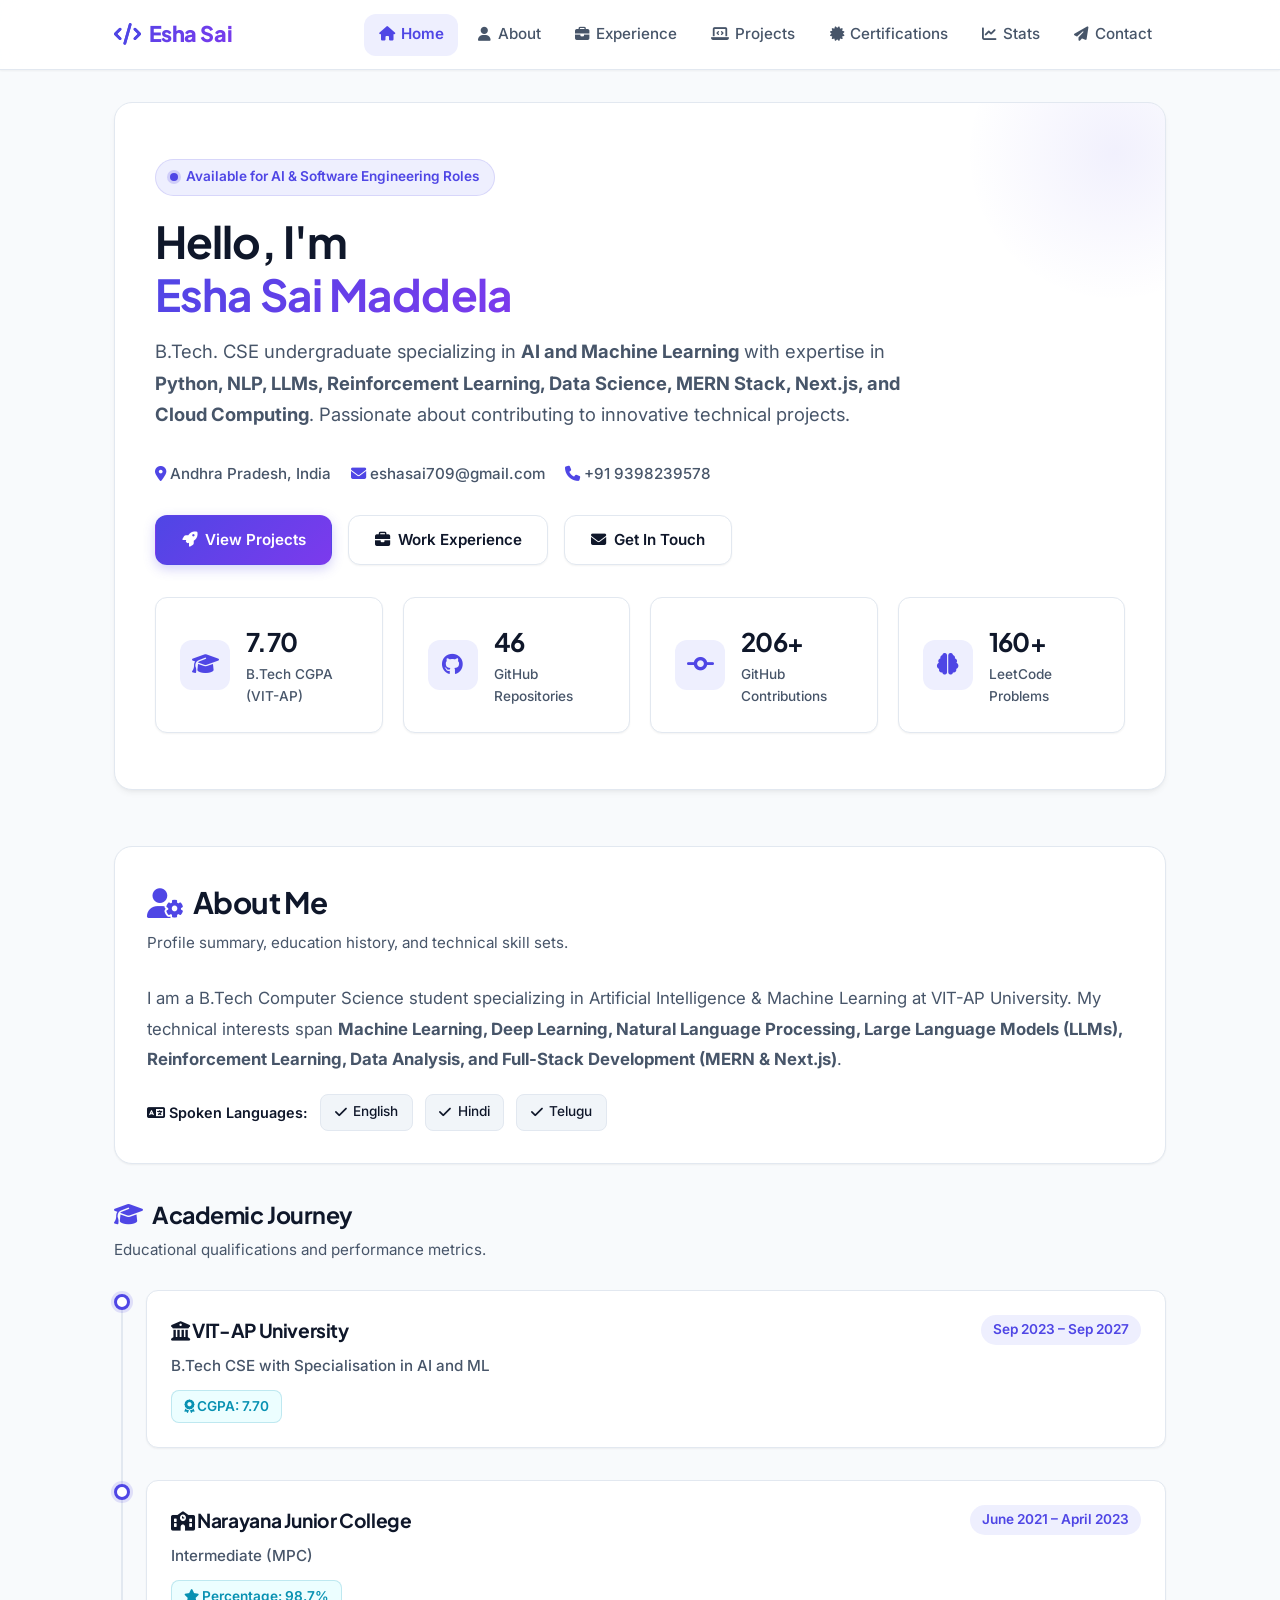
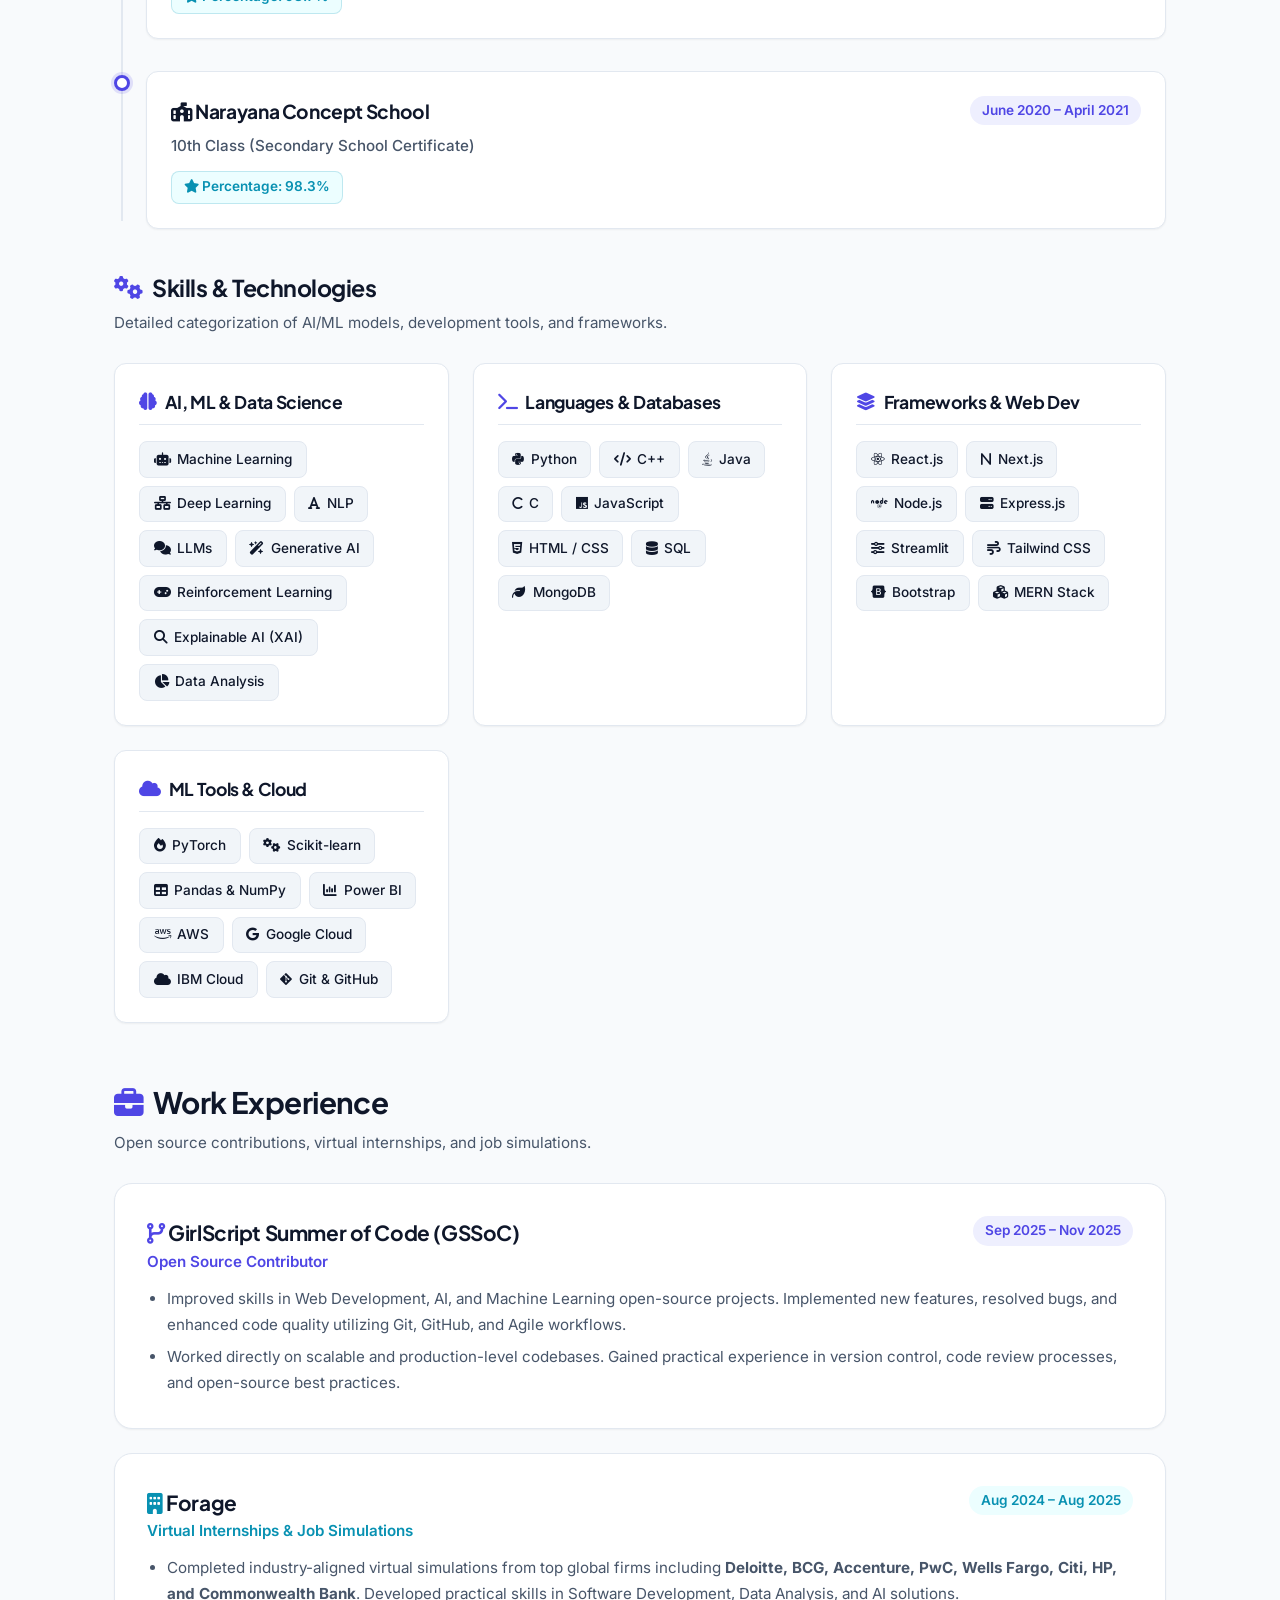
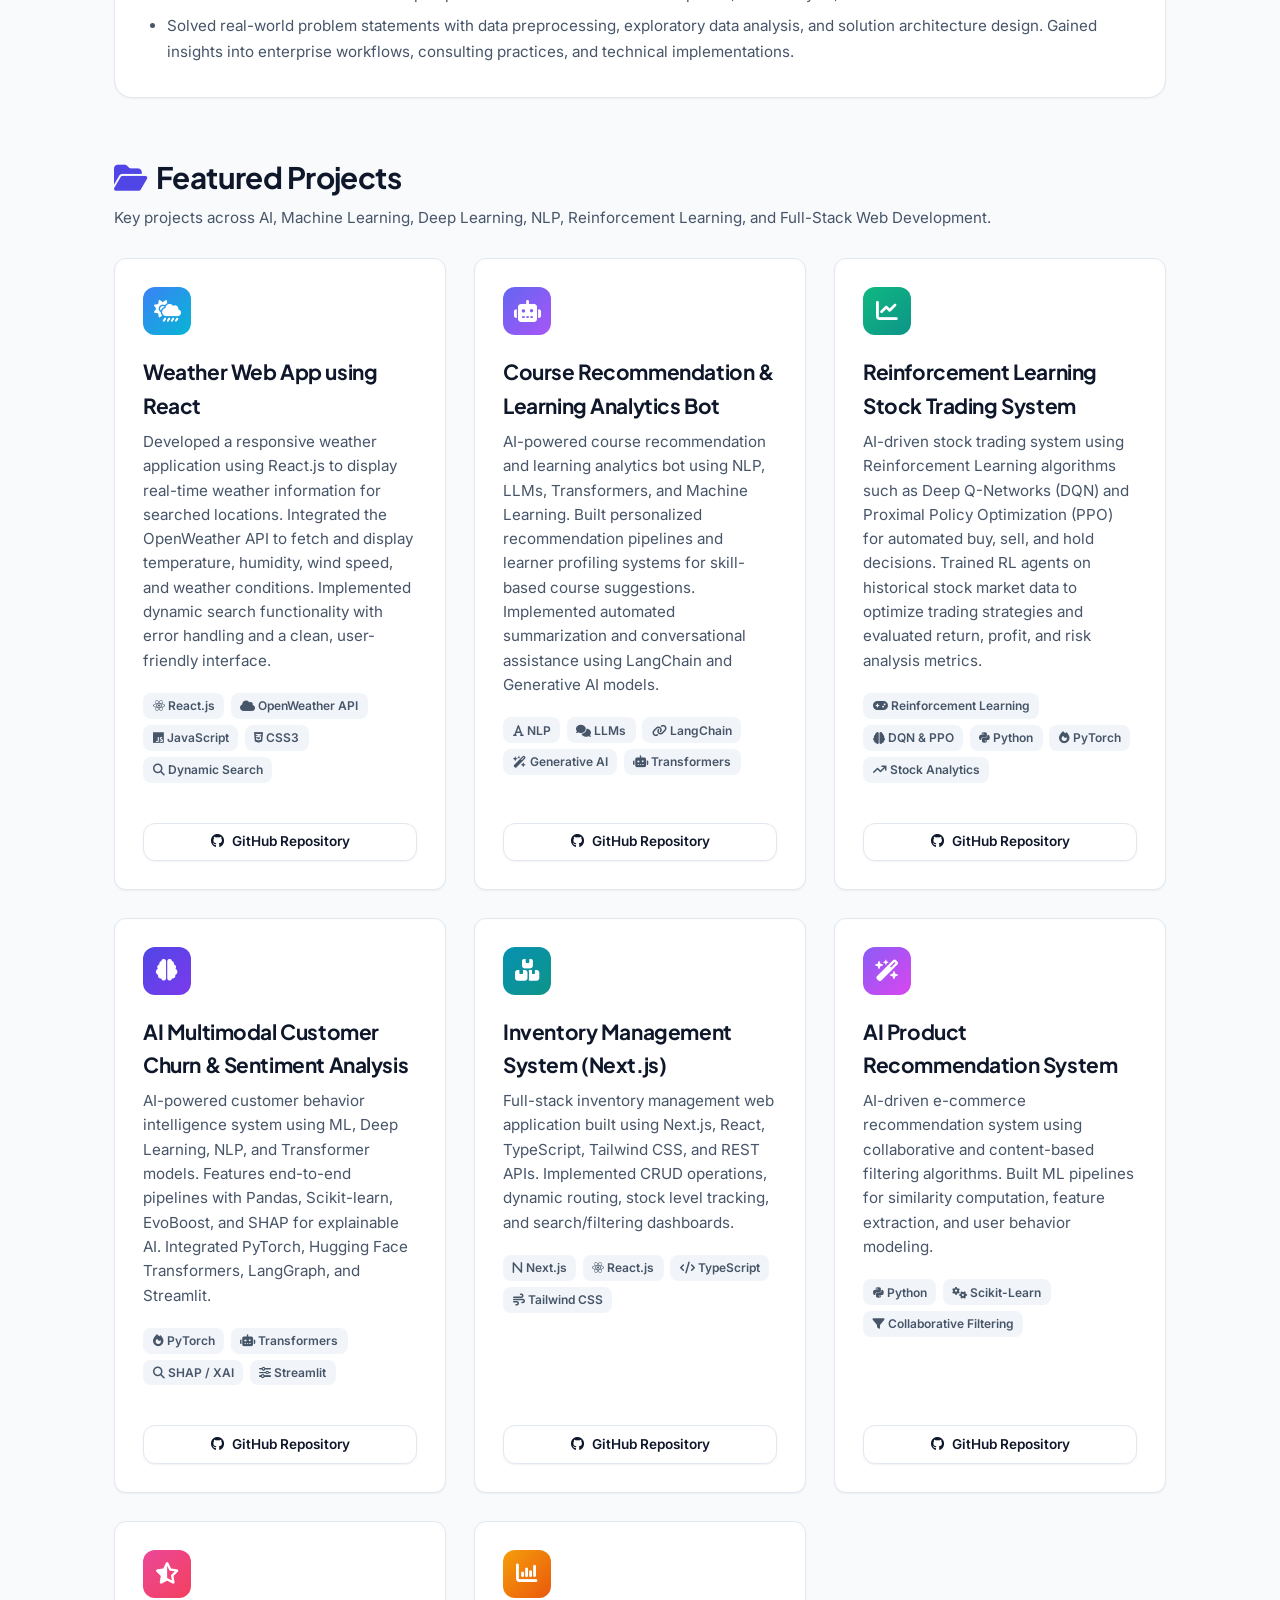
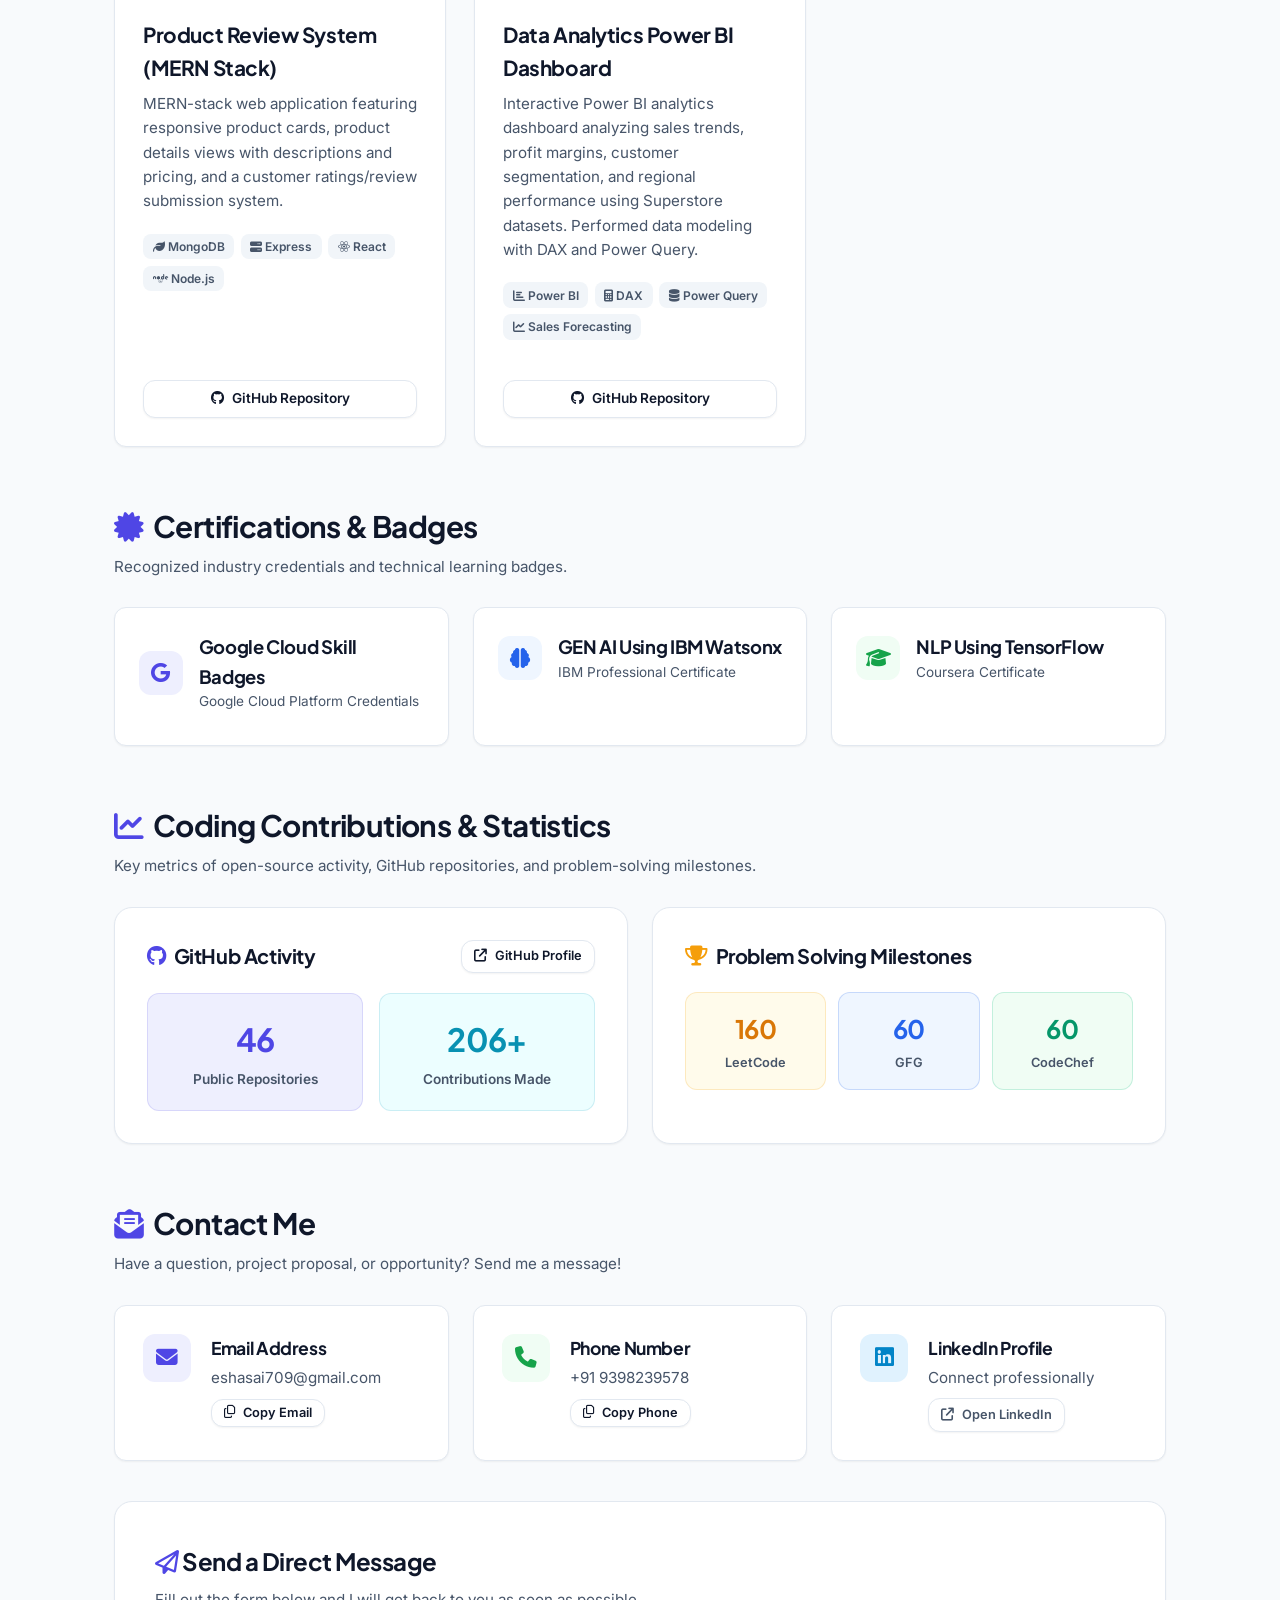
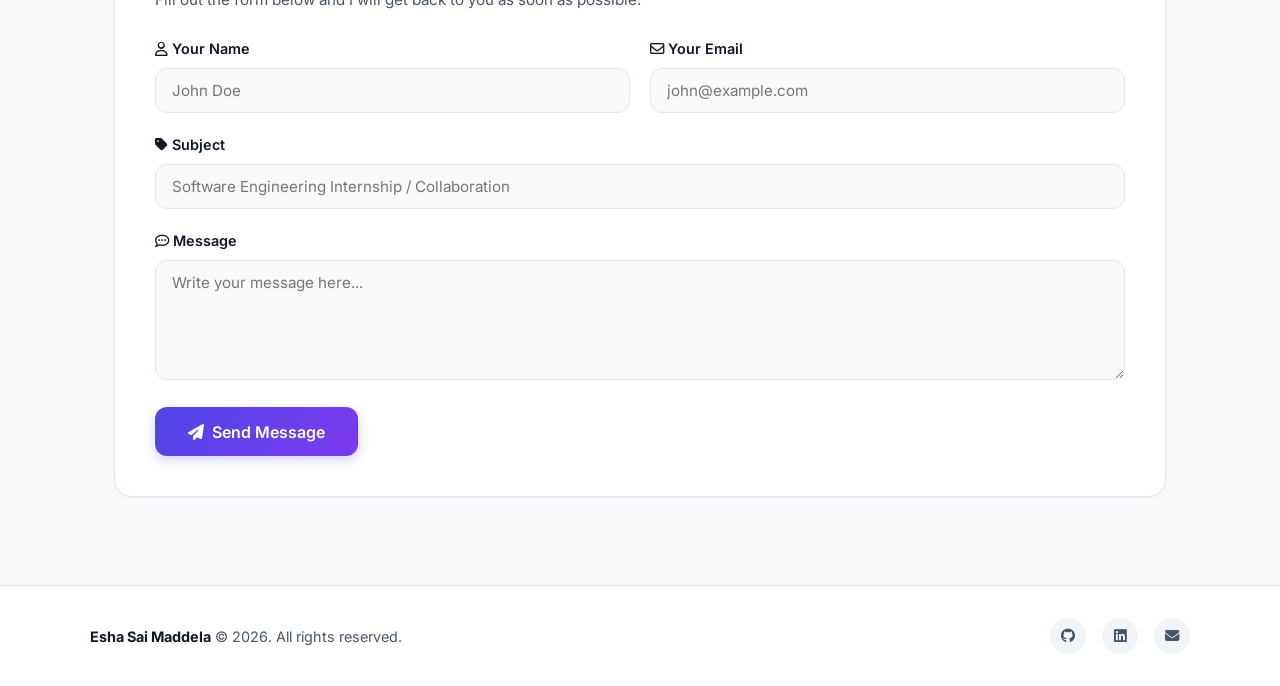
==== portfolio/index.html @ 96076aa2 "Initial commit" ====
<!DOCTYPE html>
<html lang="en">
<head>
    <meta charset="UTF-8">
    <meta name="viewport" content="width=device-width, initial-scale=1.0">
    <title>Esha Sai Maddela | AI & Software Engineering Portfolio</title>
    <!-- Google Fonts -->
    <link rel="preconnect" href="https://fonts.googleapis.com">
    <link rel="preconnect" href="https://fonts.gstatic.com" crossorigin>
    <link href="https://fonts.googleapis.com/css2?family=Inter:wght@400;500;600;700&family=Plus+Jakarta+Sans:wght@600;700;800&display=swap" rel="stylesheet">
    <!-- FontAwesome Icons -->
    <link rel="stylesheet" href="https://cdnjs.cloudflare.com/ajax/libs/font-awesome/6.5.1/css/all.min.css">
    <link rel="stylesheet" href="style.css">
</head>
<body>

<!-- Header / Navigation Bar -->
<header>
    <nav>
        <a href="#home" class="brand-logo">
            <i class="fa-solid fa-code"></i> Esha Sai
        </a>
        <ul class="nav-links">
            <li><a href="#home" class="nav-item active"><i class="fa-solid fa-house"></i> Home</a></li>
            <li><a href="#about" class="nav-item"><i class="fa-solid fa-user"></i> About</a></li>
            <li><a href="#experience" class="nav-item"><i class="fa-solid fa-briefcase"></i> Experience</a></li>
            <li><a href="#projects" class="nav-item"><i class="fa-solid fa-laptop-code"></i> Projects</a></li>
            <li><a href="#certifications" class="nav-item"><i class="fa-solid fa-certificate"></i> Certifications</a></li>
            <li><a href="#stats" class="nav-item"><i class="fa-solid fa-chart-line"></i> Stats</a></li>
            <li><a href="#contact" class="nav-item"><i class="fa-solid fa-paper-plane"></i> Contact</a></li>
        </ul>
    </nav>
</header>

<!-- Main Single-Page Container -->
<div class="container">

    <!-- ================= 1. HOME / HERO SECTION ================= -->
    <section id="home" class="hero-section">
        <div class="badge">
            <span class="badge-dot"></span> Available for AI & Software Engineering Roles
        </div>
        <h1 class="hero-title">
            Hello, I'm <br><span class="gradient-text">Esha Sai Maddela</span>
        </h1>
        <p class="hero-subtitle">
            B.Tech. CSE undergraduate specializing in <strong>AI and Machine Learning</strong> with expertise in 
            <strong>Python, NLP, LLMs, Reinforcement Learning, Data Science, MERN Stack, Next.js, and Cloud Computing</strong>. 
            Passionate about contributing to innovative technical projects.
        </p>

        <div style="display: flex; gap: 1.25rem; flex-wrap: wrap; margin-bottom: 1.75rem; color: var(--text-muted); font-size: 0.95rem; font-weight: 500;">
            <span><i class="fa-solid fa-location-dot" style="color: var(--primary);"></i> Andhra Pradesh, India</span>
            <span><i class="fa-solid fa-envelope" style="color: var(--primary);"></i> eshasai709@gmail.com</span>
            <span><i class="fa-solid fa-phone" style="color: var(--primary);"></i> +91 9398239578</span>
        </div>

        <div class="cta-group">
            <a href="#projects" class="btn btn-primary">
                <i class="fa-solid fa-rocket"></i> View Projects
            </a>
            <a href="#experience" class="btn btn-outline">
                <i class="fa-solid fa-briefcase"></i> Work Experience
            </a>
            <a href="#contact" class="btn btn-outline">
                <i class="fa-solid fa-envelope"></i> Get In Touch
            </a>
        </div>

        <!-- Quick Stats Counter Strip -->
        <div class="stats-grid">
            <div class="stat-card">
                <div class="stat-icon">
                    <i class="fa-solid fa-graduation-cap"></i>
                </div>
                <div class="stat-info">
                    <h3>7.70</h3>
                    <p>B.Tech CGPA (VIT-AP)</p>
                </div>
            </div>

            <div class="stat-card">
                <div class="stat-icon">
                    <i class="fa-brands fa-github"></i>
                </div>
                <div class="stat-info">
                    <h3>46</h3>
                    <p>GitHub Repositories</p>
                </div>
            </div>

            <div class="stat-card">
                <div class="stat-icon">
                    <i class="fa-solid fa-code-commit"></i>
                </div>
                <div class="stat-info">
                    <h3>206+</h3>
                    <p>GitHub Contributions</p>
                </div>
            </div>

            <div class="stat-card">
                <div class="stat-icon">
                    <i class="fa-solid fa-brain"></i>
                </div>
                <div class="stat-info">
                    <h3>160+</h3>
                    <p>LeetCode Problems</p>
                </div>
            </div>
        </div>
    </section>


    <!-- ================= 2. ABOUT SECTION ================= -->
    <section id="about">
        <!-- Bio Card -->
        <div class="card">
            <div class="section-header">
                <h2 class="section-title"><i class="fa-solid fa-user-gear"></i> About Me</h2>
                <p class="section-desc">Profile summary, education history, and technical skill sets.</p>
            </div>
            <p style="font-size: 1.05rem; color: var(--text-muted); line-height: 1.8; margin-bottom: 1.25rem;">
                I am a B.Tech Computer Science student specializing in Artificial Intelligence & Machine Learning at VIT-AP University. 
                My technical interests span <strong>Machine Learning, Deep Learning, Natural Language Processing, Large Language Models (LLMs), Reinforcement Learning, Data Analysis, and Full-Stack Development (MERN & Next.js)</strong>.
            </p>
            <div style="display: flex; gap: 0.75rem; align-items: center; flex-wrap: wrap; margin-top: 1rem;">
                <span style="font-size: 0.9rem; font-weight: 600; color: var(--text-main);"><i class="fa-solid fa-language"></i> Spoken Languages:</span>
                <span class="tag"><i class="fa-solid fa-check"></i> English</span>
                <span class="tag"><i class="fa-solid fa-check"></i> Hindi</span>
                <span class="tag"><i class="fa-solid fa-check"></i> Telugu</span>
            </div>
        </div>

        <!-- Academic Journey / Education Timeline -->
        <div style="margin-bottom: 2.5rem;">
            <div class="section-header">
                <h3 class="section-title" style="font-size: 1.45rem;"><i class="fa-solid fa-graduation-cap"></i> Academic Journey</h3>
                <p class="section-desc">Educational qualifications and performance metrics.</p>
            </div>

            <div class="timeline">
                <!-- VIT-AP -->
                <div class="timeline-item">
                    <div class="timeline-dot"></div>
                    <div class="timeline-content">
                        <div class="timeline-header">
                            <h4 class="timeline-title"><i class="fa-solid fa-university"></i> VIT-AP University</h4>
                            <span class="timeline-date">Sep 2023 – Sep 2027</span>
                        </div>
                        <div class="timeline-subtitle">B.Tech CSE with Specialisation in AI and ML</div>
                        <div class="grade-badge">
                            <i class="fa-solid fa-award"></i> CGPA: 7.70
                        </div>
                    </div>
                </div>

                <!-- Narayana Jr College -->
                <div class="timeline-item">
                    <div class="timeline-dot"></div>
                    <div class="timeline-content">
                        <div class="timeline-header">
                            <h4 class="timeline-title"><i class="fa-solid fa-school"></i> Narayana Junior College</h4>
                            <span class="timeline-date">June 2021 – April 2023</span>
                        </div>
                        <div class="timeline-subtitle">Intermediate (MPC)</div>
                        <div class="grade-badge">
                            <i class="fa-solid fa-star"></i> Percentage: 98.7%
                        </div>
                    </div>
                </div>

                <!-- Narayana Concept School -->
                <div class="timeline-item">
                    <div class="timeline-dot"></div>
                    <div class="timeline-content">
                        <div class="timeline-header">
                            <h4 class="timeline-title"><i class="fa-solid fa-school-flag"></i> Narayana Concept School</h4>
                            <span class="timeline-date">June 2020 – April 2021</span>
                        </div>
                        <div class="timeline-subtitle">10th Class (Secondary School Certificate)</div>
                        <div class="grade-badge">
                            <i class="fa-solid fa-star"></i> Percentage: 98.3%
                        </div>
                    </div>
                </div>
            </div>
        </div>

        <!-- Comprehensive Skills Grid -->
        <div>
            <div class="section-header">
                <h3 class="section-title" style="font-size: 1.45rem;"><i class="fa-solid fa-gears"></i> Skills & Technologies</h3>
                <p class="section-desc">Detailed categorization of AI/ML models, development tools, and frameworks.</p>
            </div>

            <div class="skills-grid">
                <!-- AI / ML -->
                <div class="skill-category">
                    <h4 class="skill-category-title"><i class="fa-solid fa-brain"></i> AI, ML & Data Science</h4>
                    <div class="skill-tags">
                        <span class="tag"><i class="fa-solid fa-robot"></i> Machine Learning</span>
                        <span class="tag"><i class="fa-solid fa-network-wired"></i> Deep Learning</span>
                        <span class="tag"><i class="fa-solid fa-font"></i> NLP</span>
                        <span class="tag"><i class="fa-solid fa-comments"></i> LLMs</span>
                        <span class="tag"><i class="fa-solid fa-wand-magic-sparkles"></i> Generative AI</span>
                        <span class="tag"><i class="fa-solid fa-gamepad"></i> Reinforcement Learning</span>
                        <span class="tag"><i class="fa-solid fa-magnifying-glass"></i> Explainable AI (XAI)</span>
                        <span class="tag"><i class="fa-solid fa-chart-pie"></i> Data Analysis</span>
                    </div>
                </div>

                <!-- Languages & DBs -->
                <div class="skill-category">
                    <h4 class="skill-category-title"><i class="fa-solid fa-terminal"></i> Languages & Databases</h4>
                    <div class="skill-tags">
                        <span class="tag"><i class="fa-brands fa-python"></i> Python</span>
                        <span class="tag"><i class="fa-solid fa-code"></i> C++</span>
                        <span class="tag"><i class="fa-brands fa-java"></i> Java</span>
                        <span class="tag"><i class="fa-solid fa-c"></i> C</span>
                        <span class="tag"><i class="fa-brands fa-js"></i> JavaScript</span>
                        <span class="tag"><i class="fa-brands fa-html5"></i> HTML / CSS</span>
                        <span class="tag"><i class="fa-solid fa-database"></i> SQL</span>
                        <span class="tag"><i class="fa-solid fa-leaf"></i> MongoDB</span>
                    </div>
                </div>

                <!-- Frameworks & Web -->
                <div class="skill-category">
                    <h4 class="skill-category-title"><i class="fa-solid fa-layer-group"></i> Frameworks & Web Dev</h4>
                    <div class="skill-tags">
                        <span class="tag"><i class="fa-brands fa-react"></i> React.js</span>
                        <span class="tag"><i class="fa-solid fa-n"></i> Next.js</span>
                        <span class="tag"><i class="fa-brands fa-node"></i> Node.js</span>
                        <span class="tag"><i class="fa-solid fa-server"></i> Express.js</span>
                        <span class="tag"><i class="fa-solid fa-sliders"></i> Streamlit</span>
                        <span class="tag"><i class="fa-solid fa-wind"></i> Tailwind CSS</span>
                        <span class="tag"><i class="fa-brands fa-bootstrap"></i> Bootstrap</span>
                        <span class="tag"><i class="fa-solid fa-cubes"></i> MERN Stack</span>
                    </div>
                </div>

                <!-- Libraries, Cloud & Tools -->
                <div class="skill-category">
                    <h4 class="skill-category-title"><i class="fa-solid fa-cloud"></i> ML Tools & Cloud</h4>
                    <div class="skill-tags">
                        <span class="tag"><i class="fa-solid fa-fire"></i> PyTorch</span>
                        <span class="tag"><i class="fa-solid fa-gears"></i> Scikit-learn</span>
                        <span class="tag"><i class="fa-solid fa-table"></i> Pandas & NumPy</span>
                        <span class="tag"><i class="fa-solid fa-chart-column"></i> Power BI</span>
                        <span class="tag"><i class="fa-brands fa-aws"></i> AWS</span>
                        <span class="tag"><i class="fa-brands fa-google"></i> Google Cloud</span>
                        <span class="tag"><i class="fa-solid fa-cloud"></i> IBM Cloud</span>
                        <span class="tag"><i class="fa-brands fa-git-alt"></i> Git & GitHub</span>
                    </div>
                </div>
            </div>
        </div>
    </section>


    <!-- ================= 3. WORK EXPERIENCE SECTION ================= -->
    <section id="experience">
        <div class="section-header">
            <h2 class="section-title"><i class="fa-solid fa-briefcase"></i> Work Experience</h2>
            <p class="section-desc">Open source contributions, virtual internships, and job simulations.</p>
        </div>

        <div style="display: flex; flex-direction: column; gap: 1.5rem;">

            <!-- Experience Item 1 -->
            <div class="card" style="margin-bottom: 0;">
                <div style="display: flex; justify-content: space-between; align-items: flex-start; flex-wrap: wrap; gap: 0.5rem; margin-bottom: 0.75rem;">
                    <div>
                        <h3 style="font-size: 1.3rem; color: var(--text-main);">
                            <i class="fa-solid fa-code-branch" style="color: var(--primary);"></i> GirlScript Summer of Code (GSSoC)
                        </h3>
                        <p style="color: var(--primary); font-weight: 600; font-size: 0.95rem;">Open Source Contributor</p>
                    </div>
                    <span class="timeline-date">Sep 2025 – Nov 2025</span>
                </div>
                <ul style="color: var(--text-muted); font-size: 0.95rem; line-height: 1.7; padding-left: 1.25rem;">
                    <li style="margin-bottom: 0.4rem;">
                        Improved skills in Web Development, AI, and Machine Learning open-source projects. Implemented new features, resolved bugs, and enhanced code quality utilizing Git, GitHub, and Agile workflows.
                    </li>
                    <li>
                        Worked directly on scalable and production-level codebases. Gained practical experience in version control, code review processes, and open-source best practices.
                    </li>
                </ul>
            </div>

            <!-- Experience Item 2 -->
            <div class="card" style="margin-bottom: 0;">
                <div style="display: flex; justify-content: space-between; align-items: flex-start; flex-wrap: wrap; gap: 0.5rem; margin-bottom: 0.75rem;">
                    <div>
                        <h3 style="font-size: 1.3rem; color: var(--text-main);">
                            <i class="fa-solid fa-building" style="color: var(--secondary);"></i> Forage
                        </h3>
                        <p style="color: var(--secondary); font-weight: 600; font-size: 0.95rem;">Virtual Internships & Job Simulations</p>
                    </div>
                    <span class="timeline-date" style="background-color: var(--secondary-light); color: var(--secondary);">Aug 2024 – Aug 2025</span>
                </div>
                <ul style="color: var(--text-muted); font-size: 0.95rem; line-height: 1.7; padding-left: 1.25rem;">
                    <li style="margin-bottom: 0.4rem;">
                        Completed industry-aligned virtual simulations from top global firms including <strong>Deloitte, BCG, Accenture, PwC, Wells Fargo, Citi, HP, and Commonwealth Bank</strong>. Developed practical skills in Software Development, Data Analysis, and AI solutions.
                    </li>
                    <li>
                        Solved real-world problem statements with data preprocessing, exploratory data analysis, and solution architecture design. Gained insights into enterprise workflows, consulting practices, and technical implementations.
                    </li>
                </ul>
            </div>

        </div>
    </section>


    <!-- ================= 4. PROJECTS SECTION ================= -->
    <section id="projects">
        <div class="section-header">
            <h2 class="section-title"><i class="fa-solid fa-folder-open"></i> Featured Projects</h2>
            <p class="section-desc">Key projects across AI, Machine Learning, Deep Learning, NLP, Reinforcement Learning, and Full-Stack Web Development.</p>
        </div>

        <div class="projects-grid">

            <!-- Weather Web App using React -->
            <div class="project-card">
                <div>
                    <div class="project-icon" style="background: linear-gradient(135deg, #3b82f6 0%, #06b6d4 100%);">
                        <i class="fa-solid fa-cloud-sun-rain"></i>
                    </div>
                    <h3 class="project-title">Weather Web App using React</h3>
                    <p class="project-desc">
                        Developed a responsive weather application using React.js to display real-time weather information for searched locations. Integrated the OpenWeather API to fetch and display temperature, humidity, wind speed, and weather conditions. Implemented dynamic search functionality with error handling and a clean, user-friendly interface.
                    </p>
                    <div class="project-tech">
                        <span class="tech-tag"><i class="fa-brands fa-react"></i> React.js</span>
                        <span class="tech-tag"><i class="fa-solid fa-cloud"></i> OpenWeather API</span>
                        <span class="tech-tag"><i class="fa-brands fa-js"></i> JavaScript</span>
                        <span class="tech-tag"><i class="fa-brands fa-css3-alt"></i> CSS3</span>
                        <span class="tech-tag"><i class="fa-solid fa-magnifying-glass"></i> Dynamic Search</span>
                    </div>
                </div>
                <div style="display: flex; gap: 0.5rem; margin-top: 1rem;">
                    <a href="https://github.com/EshaSai-1234/Weather-App-React-Web-App" target="_blank" class="btn btn-outline" style="padding: 0.45rem 0.9rem; font-size: 0.85rem; width: 100%;">
                        <i class="fa-brands fa-github"></i> GitHub Repository
                    </a>
                </div>
            </div>

            <!-- Course Recommendation & Learning Analytics Bot -->
            <div class="project-card">
                <div>
                    <div class="project-icon" style="background: linear-gradient(135deg, #6366f1 0%, #a855f7 100%);">
                        <i class="fa-solid fa-robot"></i>
                    </div>
                    <h3 class="project-title">Course Recommendation & Learning Analytics Bot</h3>
                    <p class="project-desc">
                        AI-powered course recommendation and learning analytics bot using NLP, LLMs, Transformers, and Machine Learning. Built personalized recommendation pipelines and learner profiling systems for skill-based course suggestions. Implemented automated summarization and conversational assistance using LangChain and Generative AI models.
                    </p>
                    <div class="project-tech">
                        <span class="tech-tag"><i class="fa-solid fa-font"></i> NLP</span>
                        <span class="tech-tag"><i class="fa-solid fa-comments"></i> LLMs</span>
                        <span class="tech-tag"><i class="fa-solid fa-link"></i> LangChain</span>
                        <span class="tech-tag"><i class="fa-solid fa-wand-magic-sparkles"></i> Generative AI</span>
                        <span class="tech-tag"><i class="fa-solid fa-robot"></i> Transformers</span>
                    </div>
                </div>
                <div style="display: flex; gap: 0.5rem; margin-top: 1rem;">
                    <a href="https://github.com/EshaSai-1234/Course-Recommendation-and-Learning-Analytics-Bot-using-NLP-LLM-and-ML" target="_blank" class="btn btn-outline" style="padding: 0.45rem 0.9rem; font-size: 0.85rem; width: 100%;">
                        <i class="fa-brands fa-github"></i> GitHub Repository
                    </a>
                </div>
            </div>

            <!-- Reinforcement Learning Based Stock Trading System -->
            <div class="project-card">
                <div>
                    <div class="project-icon" style="background: linear-gradient(135deg, #10b981 0%, #0d9488 100%);">
                        <i class="fa-solid fa-chart-line"></i>
                    </div>
                    <h3 class="project-title">Reinforcement Learning Stock Trading System</h3>
                    <p class="project-desc">
                        AI-driven stock trading system using Reinforcement Learning algorithms such as Deep Q-Networks (DQN) and Proximal Policy Optimization (PPO) for automated buy, sell, and hold decisions. Trained RL agents on historical stock market data to optimize trading strategies and evaluated return, profit, and risk analysis metrics.
                    </p>
                    <div class="project-tech">
                        <span class="tech-tag"><i class="fa-solid fa-gamepad"></i> Reinforcement Learning</span>
                        <span class="tech-tag"><i class="fa-solid fa-brain"></i> DQN & PPO</span>
                        <span class="tech-tag"><i class="fa-brands fa-python"></i> Python</span>
                        <span class="tech-tag"><i class="fa-solid fa-fire"></i> PyTorch</span>
                        <span class="tech-tag"><i class="fa-solid fa-arrow-trend-up"></i> Stock Analytics</span>
                    </div>
                </div>
                <div style="display: flex; gap: 0.5rem; margin-top: 1rem;">
                    <a href="https://github.com/EshaSai-1234/RL-Based-Stock-Trading-System" target="_blank" class="btn btn-outline" style="padding: 0.45rem 0.9rem; font-size: 0.85rem; width: 100%;">
                        <i class="fa-brands fa-github"></i> GitHub Repository
                    </a>
                </div>
            </div>

            <!-- Project 1: AI Multimodal Churn & Sentiment Analysis -->
            <div class="project-card">
                <div>
                    <div class="project-icon" style="background: linear-gradient(135deg, #4f46e5 0%, #7c3aed 100%);">
                        <i class="fa-solid fa-brain"></i>
                    </div>
                    <h3 class="project-title">AI Multimodal Customer Churn & Sentiment Analysis</h3>
                    <p class="project-desc">
                        AI-powered customer behavior intelligence system using ML, Deep Learning, NLP, and Transformer models. Features end-to-end pipelines with Pandas, Scikit-learn, EvoBoost, and SHAP for explainable AI. Integrated PyTorch, Hugging Face Transformers, LangGraph, and Streamlit.
                    </p>
                    <div class="project-tech">
                        <span class="tech-tag"><i class="fa-solid fa-fire"></i> PyTorch</span>
                        <span class="tech-tag"><i class="fa-solid fa-robot"></i> Transformers</span>
                        <span class="tech-tag"><i class="fa-solid fa-magnifying-glass"></i> SHAP / XAI</span>
                        <span class="tech-tag"><i class="fa-solid fa-sliders"></i> Streamlit</span>
                    </div>
                </div>
                <div style="display: flex; gap: 0.5rem; margin-top: 1rem;">
                    <a href="https://github.com/EshaSai-1234" target="_blank" class="btn btn-outline" style="padding: 0.45rem 0.9rem; font-size: 0.85rem; width: 100%;">
                        <i class="fa-brands fa-github"></i> GitHub Repository
                    </a>
                </div>
            </div>

            <!-- Project 2: Inventory Management System -->
            <div class="project-card">
                <div>
                    <div class="project-icon" style="background: linear-gradient(135deg, #0891b2 0%, #0d9488 100%);">
                        <i class="fa-solid fa-boxes-stacked"></i>
                    </div>
                    <h3 class="project-title">Inventory Management System (Next.js)</h3>
                    <p class="project-desc">
                        Full-stack inventory management web application built using Next.js, React, TypeScript, Tailwind CSS, and REST APIs. Implemented CRUD operations, dynamic routing, stock level tracking, and search/filtering dashboards.
                    </p>
                    <div class="project-tech">
                        <span class="tech-tag"><i class="fa-solid fa-n"></i> Next.js</span>
                        <span class="tech-tag"><i class="fa-brands fa-react"></i> React.js</span>
                        <span class="tech-tag"><i class="fa-solid fa-code"></i> TypeScript</span>
                        <span class="tech-tag"><i class="fa-solid fa-wind"></i> Tailwind CSS</span>
                    </div>
                </div>
                <div style="display: flex; gap: 0.5rem; margin-top: 1rem;">
                    <a href="https://github.com/EshaSai-1234" target="_blank" class="btn btn-outline" style="padding: 0.45rem 0.9rem; font-size: 0.85rem; width: 100%;">
                        <i class="fa-brands fa-github"></i> GitHub Repository
                    </a>
                </div>
            </div>

            <!-- Project 3: AI Product Recommendation System -->
            <div class="project-card">
                <div>
                    <div class="project-icon" style="background: linear-gradient(135deg, #8b5cf6 0%, #d946ef 100%);">
                        <i class="fa-solid fa-wand-magic-sparkles"></i>
                    </div>
                    <h3 class="project-title">AI Product Recommendation System</h3>
                    <p class="project-desc">
                        AI-driven e-commerce recommendation system using collaborative and content-based filtering algorithms. Built ML pipelines for similarity computation, feature extraction, and user behavior modeling.
                    </p>
                    <div class="project-tech">
                        <span class="tech-tag"><i class="fa-brands fa-python"></i> Python</span>
                        <span class="tech-tag"><i class="fa-solid fa-gears"></i> Scikit-Learn</span>
                        <span class="tech-tag"><i class="fa-solid fa-filter"></i> Collaborative Filtering</span>
                    </div>
                </div>
                <div style="display: flex; gap: 0.5rem; margin-top: 1rem;">
                    <a href="https://github.com/EshaSai-1234" target="_blank" class="btn btn-outline" style="padding: 0.45rem 0.9rem; font-size: 0.85rem; width: 100%;">
                        <i class="fa-brands fa-github"></i> GitHub Repository
                    </a>
                </div>
            </div>

            <!-- Project 4: Product Review System using MERN Stack -->
            <div class="project-card">
                <div>
                    <div class="project-icon" style="background: linear-gradient(135deg, #ec4899 0%, #f43f5e 100%);">
                        <i class="fa-solid fa-star-half-stroke"></i>
                    </div>
                    <h3 class="project-title">Product Review System (MERN Stack)</h3>
                    <p class="project-desc">
                        MERN-stack web application featuring responsive product cards, product details views with descriptions and pricing, and a customer ratings/review submission system.
                    </p>
                    <div class="project-tech">
                        <span class="tech-tag"><i class="fa-solid fa-leaf"></i> MongoDB</span>
                        <span class="tech-tag"><i class="fa-solid fa-server"></i> Express</span>
                        <span class="tech-tag"><i class="fa-brands fa-react"></i> React</span>
                        <span class="tech-tag"><i class="fa-brands fa-node"></i> Node.js</span>
                    </div>
                </div>
                <div style="display: flex; gap: 0.5rem; margin-top: 1rem;">
                    <a href="https://github.com/EshaSai-1234" target="_blank" class="btn btn-outline" style="padding: 0.45rem 0.9rem; font-size: 0.85rem; width: 100%;">
                        <i class="fa-brands fa-github"></i> GitHub Repository
                    </a>
                </div>
            </div>

            <!-- Project 5: Power BI Data Analytics Project -->
            <div class="project-card">
                <div>
                    <div class="project-icon" style="background: linear-gradient(135deg, #f59e0b 0%, #ea580c 100%);">
                        <i class="fa-solid fa-chart-column"></i>
                    </div>
                    <h3 class="project-title">Data Analytics Power BI Dashboard</h3>
                    <p class="project-desc">
                        Interactive Power BI analytics dashboard analyzing sales trends, profit margins, customer segmentation, and regional performance using Superstore datasets. Performed data modeling with DAX and Power Query.
                    </p>
                    <div class="project-tech">
                        <span class="tech-tag"><i class="fa-solid fa-chart-bar"></i> Power BI</span>
                        <span class="tech-tag"><i class="fa-solid fa-calculator"></i> DAX</span>
                        <span class="tech-tag"><i class="fa-solid fa-database"></i> Power Query</span>
                        <span class="tech-tag"><i class="fa-solid fa-chart-line"></i> Sales Forecasting</span>
                    </div>
                </div>
                <div style="display: flex; gap: 0.5rem; margin-top: 1rem;">
                    <a href="https://github.com/EshaSai-1234" target="_blank" class="btn btn-outline" style="padding: 0.45rem 0.9rem; font-size: 0.85rem; width: 100%;">
                        <i class="fa-brands fa-github"></i> GitHub Repository
                    </a>
                </div>
            </div>

        </div>
    </section>


    <!-- ================= 5. CERTIFICATIONS SECTION ================= -->
    <section id="certifications">
        <div class="section-header">
            <h2 class="section-title"><i class="fa-solid fa-certificate"></i> Certifications & Badges</h2>
            <p class="section-desc">Recognized industry credentials and technical learning badges.</p>
        </div>

        <div class="skills-grid">
            <div class="skill-category">
                <div style="display: flex; align-items: center; gap: 1rem; margin-bottom: 0.5rem;">
                    <div style="width: 44px; height: 44px; border-radius: var(--radius-md); background: var(--primary-light); color: var(--primary); display: flex; align-items: center; justify-content: center; font-size: 1.25rem;">
                        <i class="fa-brands fa-google"></i>
                    </div>
                    <div>
                        <h3 style="font-size: 1.15rem; color: var(--text-main);">Google Cloud Skill Badges</h3>
                        <p style="font-size: 0.85rem; color: var(--text-muted);">Google Cloud Platform Credentials</p>
                    </div>
                </div>
            </div>

            <div class="skill-category">
                <div style="display: flex; align-items: center; gap: 1rem; margin-bottom: 0.5rem;">
                    <div style="width: 44px; height: 44px; border-radius: var(--radius-md); background: #eff6ff; color: #2563eb; display: flex; align-items: center; justify-content: center; font-size: 1.25rem;">
                        <i class="fa-solid fa-brain"></i>
                    </div>
                    <div>
                        <h3 style="font-size: 1.15rem; color: var(--text-main);">GEN AI Using IBM Watsonx</h3>
                        <p style="font-size: 0.85rem; color: var(--text-muted);">IBM Professional Certificate</p>
                    </div>
                </div>
            </div>

            <div class="skill-category">
                <div style="display: flex; align-items: center; gap: 1rem; margin-bottom: 0.5rem;">
                    <div style="width: 44px; height: 44px; border-radius: var(--radius-md); background: #f0fdf4; color: #16a34a; display: flex; align-items: center; justify-content: center; font-size: 1.25rem;">
                        <i class="fa-solid fa-graduation-cap"></i>
                    </div>
                    <div>
                        <h3 style="font-size: 1.15rem; color: var(--text-main);">NLP Using TensorFlow</h3>
                        <p style="font-size: 0.85rem; color: var(--text-muted);">Coursera Certificate</p>
                    </div>
                </div>
            </div>
        </div>
    </section>


    <!-- ================= 6. CODING STATS SECTION ================= -->
    <section id="stats">
        <div class="section-header">
            <h2 class="section-title"><i class="fa-solid fa-chart-line"></i> Coding Contributions & Statistics</h2>
            <p class="section-desc">Key metrics of open-source activity, GitHub repositories, and problem-solving milestones.</p>
        </div>

        <div style="display: grid; grid-template-columns: repeat(auto-fit, minmax(320px, 1fr)); gap: 1.5rem;">
            <!-- GitHub Stats Card -->
            <div class="card" style="margin-bottom: 0;">
                <div style="display: flex; align-items: center; justify-content: space-between; margin-bottom: 1.25rem;">
                    <h3 style="font-size: 1.25rem; display: flex; align-items: center; gap: 0.5rem;">
                        <i class="fa-brands fa-github" style="color: var(--primary);"></i> GitHub Activity
                    </h3>
                    <a href="https://github.com/EshaSai-1234" target="_blank" class="btn btn-outline" style="padding: 0.35rem 0.75rem; font-size: 0.8rem;">
                        <i class="fa-solid fa-arrow-up-right-from-square"></i> GitHub Profile
                    </a>
                </div>

                <div style="display: grid; grid-template-columns: 1fr 1fr; gap: 1rem;">
                    <div style="background-color: var(--primary-light); padding: 1.25rem; border-radius: var(--radius-md); text-align: center; border: 1px solid rgba(79, 70, 229, 0.15);">
                        <h4 style="font-size: 2rem; color: var(--primary); margin-bottom: 0.2rem;">46</h4>
                        <p style="font-size: 0.85rem; color: var(--text-muted); font-weight: 600;">Public Repositories</p>
                    </div>
                    <div style="background-color: var(--secondary-light); padding: 1.25rem; border-radius: var(--radius-md); text-align: center; border: 1px solid rgba(8, 145, 178, 0.15);">
                        <h4 style="font-size: 2rem; color: var(--secondary); margin-bottom: 0.2rem;">206+</h4>
                        <p style="font-size: 0.85rem; color: var(--text-muted); font-weight: 600;">Contributions Made</p>
                    </div>
                </div>
            </div>

            <!-- Problem Solving Stats Card -->
            <div class="card" style="margin-bottom: 0;">
                <div style="margin-bottom: 1.25rem;">
                    <h3 style="font-size: 1.25rem; display: flex; align-items: center; gap: 0.5rem;">
                        <i class="fa-solid fa-trophy" style="color: #f59e0b;"></i> Problem Solving Milestones
                    </h3>
                </div>

                <div style="display: grid; grid-template-columns: repeat(3, 1fr); gap: 0.75rem;">
                    <div style="background-color: #fffbeb; padding: 1rem 0.5rem; border-radius: var(--radius-md); text-align: center; border: 1px solid rgba(245, 158, 11, 0.2);">
                        <h4 style="font-size: 1.6rem; color: #d97706; margin-bottom: 0.2rem;">160</h4>
                        <p style="font-size: 0.8rem; color: var(--text-muted); font-weight: 600;">LeetCode</p>
                    </div>

                    <div style="background-color: #eff6ff; padding: 1rem 0.5rem; border-radius: var(--radius-md); text-align: center; border: 1px solid rgba(37, 99, 235, 0.2);">
                        <h4 style="font-size: 1.6rem; color: #2563eb; margin-bottom: 0.2rem;">60</h4>
                        <p style="font-size: 0.8rem; color: var(--text-muted); font-weight: 600;">GFG</p>
                    </div>

                    <div style="background-color: #f0fdf4; padding: 1rem 0.5rem; border-radius: var(--radius-md); text-align: center; border: 1px solid rgba(16, 185, 129, 0.2);">
                        <h4 style="font-size: 1.6rem; color: #059669; margin-bottom: 0.2rem;">60</h4>
                        <p style="font-size: 0.8rem; color: var(--text-muted); font-weight: 600;">CodeChef</p>
                    </div>
                </div>
            </div>
        </div>
    </section>


    <!-- ================= 7. CONTACT SECTION ================= -->
    <section id="contact">
        <div class="section-header">
            <h2 class="section-title"><i class="fa-solid fa-envelope-open-text"></i> Contact Me</h2>
            <p class="section-desc">Have a question, project proposal, or opportunity? Send me a message!</p>
        </div>

        <!-- Contact Cards -->
        <div class="contact-grid">
            <!-- Email -->
            <div class="contact-card">
                <div class="contact-icon">
                    <i class="fa-solid fa-envelope"></i>
                </div>
                <div class="contact-details">
                    <h4>Email Address</h4>
                    <p style="margin-bottom: 0.5rem;"><a href="mailto:eshasai709@gmail.com">eshasai709@gmail.com</a></p>
                    <button class="btn btn-outline" style="padding: 0.35rem 0.75rem; font-size: 0.8rem;" onclick="copyEmail()">
                        <i class="fa-regular fa-copy"></i> Copy Email
                    </button>
                </div>
            </div>

            <!-- Phone -->
            <div class="contact-card">
                <div class="contact-icon" style="background-color: #f0fdf4; color: #16a34a;">
                    <i class="fa-solid fa-phone"></i>
                </div>
                <div class="contact-details">
                    <h4>Phone Number</h4>
                    <p style="margin-bottom: 0.5rem;"><a href="tel:+919398239578">+91 9398239578</a></p>
                    <button class="btn btn-outline" style="padding: 0.35rem 0.75rem; font-size: 0.8rem;" onclick="copyPhone()">
                        <i class="fa-regular fa-copy"></i> Copy Phone
                    </button>
                </div>
            </div>

            <!-- LinkedIn -->
            <div class="contact-card">
                <div class="contact-icon" style="background-color: #e0f2fe; color: #0284c7;">
                    <i class="fa-brands fa-linkedin"></i>
                </div>
                <div class="contact-details">
                    <h4>LinkedIn Profile</h4>
                    <p style="margin-bottom: 0.5rem;">Connect professionally</p>
                    <a href="https://www.linkedin.com/in/esha-sai-16558b2b5/" target="_blank" class="btn btn-outline" style="padding: 0.35rem 0.75rem; font-size: 0.8rem;">
                        <i class="fa-solid fa-arrow-up-right-from-square"></i> Open LinkedIn
                    </a>
                </div>
            </div>
        </div>

        <!-- Direct Message Form -->
        <div class="contact-form-card">
            <h3 style="font-size: 1.5rem; margin-bottom: 0.5rem;"><i class="fa-regular fa-paper-plane" style="color: var(--primary);"></i> Send a Direct Message</h3>
            <p style="color: var(--text-muted); font-size: 0.95rem; margin-bottom: 1.5rem;">Fill out the form below and I will get back to you as soon as possible.</p>
            
            <form id="contactForm" onsubmit="handleFormSubmit(event)">
                <div style="display: grid; grid-template-columns: repeat(auto-fit, minmax(240px, 1fr)); gap: 1.25rem;">
                    <div class="form-group">
                        <label for="name"><i class="fa-regular fa-user"></i> Your Name</label>
                        <input type="text" id="name" class="form-control" placeholder="John Doe" required>
                    </div>
                    <div class="form-group">
                        <label for="email"><i class="fa-regular fa-envelope"></i> Your Email</label>
                        <input type="email" id="email" class="form-control" placeholder="john@example.com" required>
                    </div>
                </div>

                <div class="form-group">
                    <label for="subject"><i class="fa-solid fa-tag"></i> Subject</label>
                    <input type="text" id="subject" class="form-control" placeholder="Software Engineering Internship / Collaboration" required>
                </div>

                <div class="form-group">
                    <label for="message"><i class="fa-regular fa-comment-dots"></i> Message</label>
                    <textarea id="message" class="form-control" placeholder="Write your message here..." required></textarea>
                </div>

                <button type="submit" class="btn btn-primary" style="padding: 0.85rem 2rem; font-size: 1rem;">
                    <i class="fa-solid fa-paper-plane"></i> Send Message
                </button>
            </form>
        </div>
    </section>

</div>

<!-- Toast Notification -->
<div id="toast" class="toast">
    <i class="fa-solid fa-circle-check"></i> <span id="toast-msg">Copied to clipboard!</span>
</div>

<!-- Footer -->
<footer>
    <div class="footer-container">
        <div>
            <strong style="color: var(--text-main);">Esha Sai Maddela</strong> &copy; 2026. All rights reserved.
        </div>
        <div class="footer-socials">
            <a href="https://github.com/EshaSai-1234" target="_blank" title="GitHub"><i class="fa-brands fa-github"></i></a>
            <a href="https://www.linkedin.com/in/esha-sai-16558b2b5/" target="_blank" title="LinkedIn"><i class="fa-brands fa-linkedin"></i></a>
            <a href="mailto:eshasai709@gmail.com" title="Email"><i class="fa-solid fa-envelope"></i></a>
        </div>
    </div>
</footer>

<!-- JavaScript Logic -->
<script>
    // Copy Email Function
    function copyEmail() {
        navigator.clipboard.writeText("eshasai709@gmail.com").then(() => {
            showToast("Email address copied to clipboard!");
        });
    }

    // Copy Phone Function
    function copyPhone() {
        navigator.clipboard.writeText("+919398239578").then(() => {
            showToast("Phone number copied to clipboard!");
        });
    }

    // Form Submission Handler
    function handleFormSubmit(event) {
        event.preventDefault();
        showToast("Thank you! Your message has been sent successfully.");
        document.getElementById("contactForm").reset();
    }

    // Toast Notification Display
    function showToast(message) {
        const toast = document.getElementById("toast");
        const toastMsg = document.getElementById("toast-msg");
        toastMsg.textContent = message;
        toast.classList.add("show");
        setTimeout(() => {
            toast.classList.remove("show");
        }, 3500);
    }

    // Navbar Scroll Highlighting
    const sections = document.querySelectorAll("section[id]");
    const navLinks = document.querySelectorAll(".nav-links a");

    window.addEventListener("scroll", () => {
        let current = "";
        sections.forEach((section) => {
            const sectionTop = section.offsetTop - 120;
            const sectionHeight = section.offsetHeight;
            if (window.scrollY >= sectionTop && window.scrollY < sectionTop + sectionHeight) {
                current = section.getAttribute("id");
            }
        });

        navLinks.forEach((link) => {
            link.classList.remove("active");
            if (link.getAttribute("href") === "#" + current) {
                link.classList.add("active");
            }
        });
    });
</script>

</body>
</html>
---- portfolio/style.css ----
/* Modern White-Theme CSS for Esha Sai Maddela's Portfolio */

:root {
  --bg-main: #f8fafc;
  --bg-card: #ffffff;
  --bg-subtle: #f1f5f9;
  --border-color: #e2e8f0;
  --border-hover: #cbd5e1;
  
  --text-main: #0f172a;
  --text-muted: #475569;
  --text-light: #64748b;
  
  --primary: #4f46e5;
  --primary-hover: #4338ca;
  --primary-light: #eeeffe;
  
  --secondary: #0891b2;
  --secondary-light: #ecfeff;
  
  --accent: #8b5cf6;
  --accent-light: #f5f3ff;
  
  --gradient-primary: linear-gradient(135deg, #4f46e5 0%, #7c3aed 100%);
  --gradient-subtle: linear-gradient(135deg, #ffffff 0%, #f8fafc 100%);
  
  --shadow-sm: 0 1px 2px 0 rgba(0, 0, 0, 0.05);
  --shadow-md: 0 4px 6px -1px rgba(0, 0, 0, 0.05), 0 2px 4px -2px rgba(0, 0, 0, 0.05);
  --shadow-lg: 0 10px 25px -5px rgba(0, 0, 0, 0.06), 0 8px 10px -6px rgba(0, 0, 0, 0.04);
  --shadow-hover: 0 20px 30px -10px rgba(79, 70, 229, 0.12), 0 10px 15px -5px rgba(0, 0, 0, 0.04);
  
  --radius-sm: 8px;
  --radius-md: 12px;
  --radius-lg: 18px;
  --radius-full: 9999px;
  
  --transition: all 0.3s cubic-bezier(0.4, 0, 0.2, 1);
}

html {
  scroll-behavior: smooth;
}

* {
  box-sizing: border-box;
  margin: 0;
  padding: 0;
}

body {
  font-family: 'Inter', system-ui, -apple-system, sans-serif;
  background-color: var(--bg-main);
  color: var(--text-main);
  line-height: 1.6;
  -webkit-font-smoothing: antialiased;
  min-height: 100vh;
  display: flex;
  flex-direction: column;
}

h1, h2, h3, h4, h5, h6, .brand-logo {
  font-family: 'Plus Jakarta Sans', system-ui, -apple-system, sans-serif;
  font-weight: 700;
  color: var(--text-main);
  letter-spacing: -0.02em;
}

a {
  color: var(--primary);
  text-decoration: none;
  transition: var(--transition);
}

a:hover {
  color: var(--primary-hover);
}

section {
  scroll-margin-top: 90px;
  margin-bottom: 3.5rem;
}

/* NAVBAR */
header {
  position: sticky;
  top: 0;
  z-index: 1000;
  background: rgba(255, 255, 255, 0.88);
  backdrop-filter: blur(12px);
  -webkit-backdrop-filter: blur(12px);
  border-bottom: 1px solid var(--border-color);
  box-shadow: var(--shadow-sm);
}

nav {
  max-width: 1100px;
  margin: 0 auto;
  padding: 0.85rem 1.5rem;
  display: flex;
  align-items: center;
  justify-content: space-between;
}

.brand-logo {
  font-size: 1.35rem;
  font-weight: 800;
  background: var(--gradient-primary);
  -webkit-background-clip: text;
  -webkit-text-fill-color: transparent;
  display: flex;
  align-items: center;
  gap: 0.5rem;
}

.brand-logo i {
  -webkit-text-fill-color: initial;
  color: var(--primary);
}

.nav-links {
  display: flex;
  align-items: center;
  gap: 0.35rem;
  list-style: none;
}

.nav-links a {
  display: inline-flex;
  align-items: center;
  gap: 0.4rem;
  padding: 0.55rem 0.9rem;
  color: var(--text-muted);
  font-size: 0.95rem;
  font-weight: 500;
  border-radius: var(--radius-md);
  transition: var(--transition);
}

.nav-links a:hover {
  color: var(--primary);
  background-color: var(--primary-light);
}

.nav-links a.active {
  color: var(--primary);
  background-color: var(--primary-light);
  font-weight: 600;
}

.nav-links a i {
  font-size: 0.9rem;
}

/* MAIN CONTAINER */
.container {
  max-width: 1100px;
  width: 100%;
  margin: 0 auto;
  padding: 2rem 1.5rem;
  flex: 1;
}

/* HERO SECTION */
.hero-section {
  background: var(--bg-card);
  border: 1px solid var(--border-color);
  border-radius: var(--radius-lg);
  padding: 3.5rem 2.5rem;
  box-shadow: var(--shadow-md);
  position: relative;
  overflow: hidden;
}

.hero-section::before {
  content: '';
  position: absolute;
  top: -100px;
  right: -100px;
  width: 300px;
  height: 300px;
  background: radial-gradient(circle, rgba(79, 70, 229, 0.08) 0%, rgba(255, 255, 255, 0) 70%);
  border-radius: 50%;
  pointer-events: none;
}

.badge {
  display: inline-flex;
  align-items: center;
  gap: 0.5rem;
  padding: 0.4rem 0.9rem;
  background-color: var(--primary-light);
  color: var(--primary);
  font-size: 0.85rem;
  font-weight: 600;
  border-radius: var(--radius-full);
  margin-bottom: 1.2rem;
  border: 1px solid rgba(79, 70, 229, 0.15);
}

.badge-dot {
  width: 8px;
  height: 8px;
  background-color: var(--primary);
  border-radius: 50%;
  box-shadow: 0 0 0 3px rgba(79, 70, 229, 0.2);
  animation: pulse 2s infinite;
}

@keyframes pulse {
  0% { transform: scale(0.95); box-shadow: 0 0 0 0 rgba(79, 70, 229, 0.4); }
  70% { transform: scale(1); box-shadow: 0 0 0 8px rgba(79, 70, 229, 0); }
  100% { transform: scale(0.95); box-shadow: 0 0 0 0 rgba(79, 70, 229, 0); }
}

.hero-title {
  font-size: 2.75rem;
  line-height: 1.2;
  margin-bottom: 1rem;
  color: var(--text-main);
}

.hero-title .gradient-text {
  background: var(--gradient-primary);
  -webkit-background-clip: text;
  -webkit-text-fill-color: transparent;
}

.hero-subtitle {
  font-size: 1.15rem;
  color: var(--text-muted);
  max-width: 750px;
  margin-bottom: 2rem;
  line-height: 1.7;
}

.cta-group {
  display: flex;
  flex-wrap: wrap;
  gap: 1rem;
  align-items: center;
}

.btn {
  display: inline-flex;
  align-items: center;
  justify-content: center;
  gap: 0.5rem;
  padding: 0.75rem 1.6rem;
  font-size: 0.95rem;
  font-weight: 600;
  border-radius: var(--radius-md);
  cursor: pointer;
  border: 1px solid transparent;
  transition: var(--transition);
  font-family: inherit;
}

.btn-primary {
  background: var(--gradient-primary);
  color: #ffffff;
  box-shadow: 0 4px 12px rgba(79, 70, 229, 0.25);
}

.btn-primary:hover {
  transform: translateY(-2px);
  box-shadow: 0 6px 18px rgba(79, 70, 229, 0.35);
  color: #ffffff;
}

.btn-outline {
  background-color: var(--bg-card);
  color: var(--text-main);
  border-color: var(--border-color);
  box-shadow: var(--shadow-sm);
}

.btn-outline:hover {
  border-color: var(--primary);
  color: var(--primary);
  background-color: var(--primary-light);
  transform: translateY(-2px);
}

/* STATS STRIP */
.stats-grid {
  display: grid;
  grid-template-columns: repeat(auto-fit, minmax(200px, 1fr));
  gap: 1.25rem;
  margin-top: 2rem;
}

.stat-card {
  background: var(--bg-card);
  border: 1px solid var(--border-color);
  border-radius: var(--radius-md);
  padding: 1.5rem;
  box-shadow: var(--shadow-sm);
  transition: var(--transition);
  display: flex;
  align-items: center;
  gap: 1rem;
}

.stat-card:hover {
  transform: translateY(-3px);
  box-shadow: var(--shadow-md);
  border-color: var(--border-hover);
}

.stat-icon {
  width: 50px;
  height: 50px;
  border-radius: var(--radius-md);
  background-color: var(--primary-light);
  color: var(--primary);
  display: flex;
  align-items: center;
  justify-content: center;
  font-size: 1.35rem;
  flex-shrink: 0;
}

.stat-info h3 {
  font-size: 1.6rem;
  margin-bottom: 0.1rem;
}

.stat-info p {
  font-size: 0.85rem;
  color: var(--text-muted);
  font-weight: 500;
}

/* SECTION TITLES */
.section-header {
  margin-bottom: 1.75rem;
}

.section-title {
  font-size: 1.85rem;
  color: var(--text-main);
  display: flex;
  align-items: center;
  gap: 0.6rem;
}

.section-title i {
  color: var(--primary);
}

.section-desc {
  color: var(--text-muted);
  font-size: 0.95rem;
  margin-top: 0.3rem;
}

/* CARD / CONTENT CONTAINERS */
.card {
  background: var(--bg-card);
  border: 1px solid var(--border-color);
  border-radius: var(--radius-lg);
  padding: 2rem;
  box-shadow: var(--shadow-sm);
  margin-bottom: 2rem;
  transition: var(--transition);
}

.card:hover {
  box-shadow: var(--shadow-md);
}

/* SKILLS SECTION */
.skills-grid {
  display: grid;
  grid-template-columns: repeat(auto-fit, minmax(280px, 1fr));
  gap: 1.5rem;
}

.skill-category {
  background: var(--bg-card);
  border: 1px solid var(--border-color);
  border-radius: var(--radius-md);
  padding: 1.5rem;
  box-shadow: var(--shadow-sm);
  transition: var(--transition);
}

.skill-category:hover {
  box-shadow: var(--shadow-md);
  border-color: var(--border-hover);
}

.skill-category-title {
  font-size: 1.1rem;
  margin-bottom: 1rem;
  display: flex;
  align-items: center;
  gap: 0.5rem;
  color: var(--text-main);
  padding-bottom: 0.5rem;
  border-bottom: 1px solid var(--border-color);
}

.skill-category-title i {
  color: var(--primary);
}

.skill-tags {
  display: flex;
  flex-wrap: wrap;
  gap: 0.5rem;
}

.tag {
  display: inline-flex;
  align-items: center;
  gap: 0.4rem;
  padding: 0.4rem 0.85rem;
  background-color: var(--bg-subtle);
  color: var(--text-main);
  font-size: 0.85rem;
  font-weight: 500;
  border-radius: var(--radius-sm);
  border: 1px solid var(--border-color);
  transition: var(--transition);
}

.tag:hover {
  background-color: var(--primary-light);
  color: var(--primary);
  border-color: rgba(79, 70, 229, 0.2);
}

/* EDUCATION TIMELINE */
.timeline {
  position: relative;
  padding-left: 2rem;
  margin-top: 1rem;
}

.timeline::before {
  content: '';
  position: absolute;
  left: 7px;
  top: 8px;
  bottom: 8px;
  width: 2px;
  background-color: var(--border-color);
}

.timeline-item {
  position: relative;
  margin-bottom: 2rem;
}

.timeline-item:last-child {
  margin-bottom: 0;
}

.timeline-dot {
  position: absolute;
  left: -2rem;
  top: 4px;
  width: 16px;
  height: 16px;
  border-radius: 50%;
  background-color: #ffffff;
  border: 3px solid var(--primary);
  box-shadow: 0 0 0 3px rgba(79, 70, 229, 0.15);
}

.timeline-content {
  background: var(--bg-card);
  border: 1px solid var(--border-color);
  border-radius: var(--radius-md);
  padding: 1.5rem;
  box-shadow: var(--shadow-sm);
  transition: var(--transition);
}

.timeline-content:hover {
  box-shadow: var(--shadow-md);
  border-color: var(--border-hover);
}

.timeline-header {
  display: flex;
  justify-content: space-between;
  align-items: flex-start;
  flex-wrap: wrap;
  gap: 0.5rem;
  margin-bottom: 0.5rem;
}

.timeline-title {
  font-size: 1.2rem;
  color: var(--text-main);
}

.timeline-date {
  font-size: 0.85rem;
  color: var(--primary);
  font-weight: 600;
  background-color: var(--primary-light);
  padding: 0.25rem 0.75rem;
  border-radius: var(--radius-full);
}

.timeline-subtitle {
  color: var(--text-muted);
  font-size: 0.95rem;
  font-weight: 500;
  margin-bottom: 0.75rem;
}

.grade-badge {
  display: inline-block;
  font-size: 0.85rem;
  font-weight: 600;
  color: var(--secondary);
  background-color: var(--secondary-light);
  padding: 0.3rem 0.75rem;
  border-radius: var(--radius-sm);
  border: 1px solid rgba(8, 145, 178, 0.2);
}

/* PROJECTS GRID */
.projects-grid {
  display: grid;
  grid-template-columns: repeat(auto-fill, minmax(320px, 1fr));
  gap: 1.75rem;
}

.project-card {
  background: var(--bg-card);
  border: 1px solid var(--border-color);
  border-radius: var(--radius-md);
  padding: 1.75rem;
  box-shadow: var(--shadow-sm);
  display: flex;
  flex-direction: column;
  justify-content: space-between;
  transition: var(--transition);
}

.project-card:hover {
  transform: translateY(-4px);
  box-shadow: var(--shadow-hover);
  border-color: rgba(79, 70, 229, 0.3);
}

.project-icon {
  width: 48px;
  height: 48px;
  border-radius: var(--radius-md);
  background: var(--gradient-primary);
  color: #ffffff;
  display: flex;
  align-items: center;
  justify-content: center;
  font-size: 1.35rem;
  margin-bottom: 1.25rem;
}

.project-title {
  font-size: 1.3rem;
  margin-bottom: 0.5rem;
}

.project-desc {
  color: var(--text-muted);
  font-size: 0.95rem;
  margin-bottom: 1.25rem;
  line-height: 1.6;
}

.project-tech {
  display: flex;
  flex-wrap: wrap;
  gap: 0.4rem;
  margin-bottom: 1.5rem;
}

.tech-tag {
  font-size: 0.75rem;
  font-weight: 600;
  padding: 0.2rem 0.6rem;
  background-color: var(--bg-subtle);
  color: var(--text-muted);
  border-radius: var(--radius-sm);
}

/* CHARTS / STATS PAGE */
.chart-container-card {
  background: var(--bg-card);
  border: 1px solid var(--border-color);
  border-radius: var(--radius-md);
  padding: 1.75rem;
  box-shadow: var(--shadow-sm);
  margin-bottom: 2rem;
}

.chart-header {
  display: flex;
  justify-content: space-between;
  align-items: center;
  margin-bottom: 1.5rem;
  padding-bottom: 0.75rem;
  border-bottom: 1px solid var(--border-color);
}

.chart-wrapper {
  position: relative;
  width: 100%;
  max-height: 320px;
}

/* CONTACT PAGE */
.contact-grid {
  display: grid;
  grid-template-columns: repeat(auto-fit, minmax(280px, 1fr));
  gap: 1.5rem;
  margin-bottom: 2.5rem;
}

.contact-card {
  background: var(--bg-card);
  border: 1px solid var(--border-color);
  border-radius: var(--radius-md);
  padding: 1.75rem;
  box-shadow: var(--shadow-sm);
  display: flex;
  align-items: flex-start;
  gap: 1.25rem;
  transition: var(--transition);
}

.contact-card:hover {
  transform: translateY(-3px);
  box-shadow: var(--shadow-md);
  border-color: var(--border-hover);
}

.contact-icon {
  width: 48px;
  height: 48px;
  border-radius: var(--radius-md);
  background-color: var(--primary-light);
  color: var(--primary);
  display: flex;
  align-items: center;
  justify-content: center;
  font-size: 1.35rem;
  flex-shrink: 0;
}

.contact-details h4 {
  font-size: 1.1rem;
  margin-bottom: 0.25rem;
}

.contact-details p, .contact-details a {
  color: var(--text-muted);
  font-size: 0.95rem;
  word-break: break-all;
}

.contact-details a:hover {
  color: var(--primary);
}

.contact-form-card {
  background: var(--bg-card);
  border: 1px solid var(--border-color);
  border-radius: var(--radius-lg);
  padding: 2.5rem;
  box-shadow: var(--shadow-sm);
}

.form-group {
  margin-bottom: 1.25rem;
}

.form-group label {
  display: block;
  font-size: 0.9rem;
  font-weight: 600;
  color: var(--text-main);
  margin-bottom: 0.5rem;
}

.form-control {
  width: 100%;
  padding: 0.75rem 1rem;
  font-size: 0.95rem;
  font-family: inherit;
  background-color: var(--bg-main);
  border: 1px solid var(--border-color);
  border-radius: var(--radius-md);
  color: var(--text-main);
  transition: var(--transition);
}

.form-control:focus {
  outline: none;
  border-color: var(--primary);
  box-shadow: 0 0 0 3px rgba(79, 70, 229, 0.15);
  background-color: #ffffff;
}

textarea.form-control {
  resize: vertical;
  min-height: 120px;
}

/* FOOTER */
footer {
  background: #ffffff;
  border-top: 1px solid var(--border-color);
  padding: 2rem 1.5rem;
  margin-top: auto;
}

.footer-container {
  max-width: 1100px;
  margin: 0 auto;
  display: flex;
  flex-wrap: wrap;
  align-items: center;
  justify-content: space-between;
  gap: 1rem;
  font-size: 0.9rem;
  color: var(--text-muted);
}

.footer-socials {
  display: flex;
  gap: 1rem;
}

.footer-socials a {
  width: 36px;
  height: 36px;
  border-radius: 50%;
  background-color: var(--bg-subtle);
  color: var(--text-muted);
  display: flex;
  align-items: center;
  justify-content: center;
  transition: var(--transition);
}

.footer-socials a:hover {
  background-color: var(--primary-light);
  color: var(--primary);
  transform: translateY(-2px);
}

/* TOAST NOTIFICATION */
.toast {
  position: fixed;
  bottom: 2rem;
  right: 2rem;
  background: var(--text-main);
  color: #ffffff;
  padding: 0.75rem 1.25rem;
  border-radius: var(--radius-md);
  box-shadow: var(--shadow-lg);
  font-size: 0.9rem;
  font-weight: 500;
  display: flex;
  align-items: center;
  gap: 0.5rem;
  opacity: 0;
  transform: translateY(1rem);
  transition: all 0.3s ease;
  pointer-events: none;
  z-index: 2000;
}

.toast.show {
  opacity: 1;
  transform: translateY(0);
}

/* RESPONSIVE DESIGN */
@media (max-width: 768px) {
  .hero-title {
    font-size: 2.1rem;
  }
  
  .hero-section {
    padding: 2rem 1.5rem;
  }
  
  nav {
    flex-direction: column;
    gap: 1rem;
  }
  
  .nav-links {
    width: 100%;
    justify-content: center;
    flex-wrap: wrap;
  }
  
  .stats-grid {
    grid-template-columns: repeat(2, 1fr);
  }
}

@media (max-width: 480px) {
  .stats-grid {
    grid-template-columns: 1fr;
  }
  
  .nav-links a {
    padding: 0.4rem 0.75rem;
    font-size: 0.85rem;
  }
  
  .btn {
    width: 100%;
  }
}
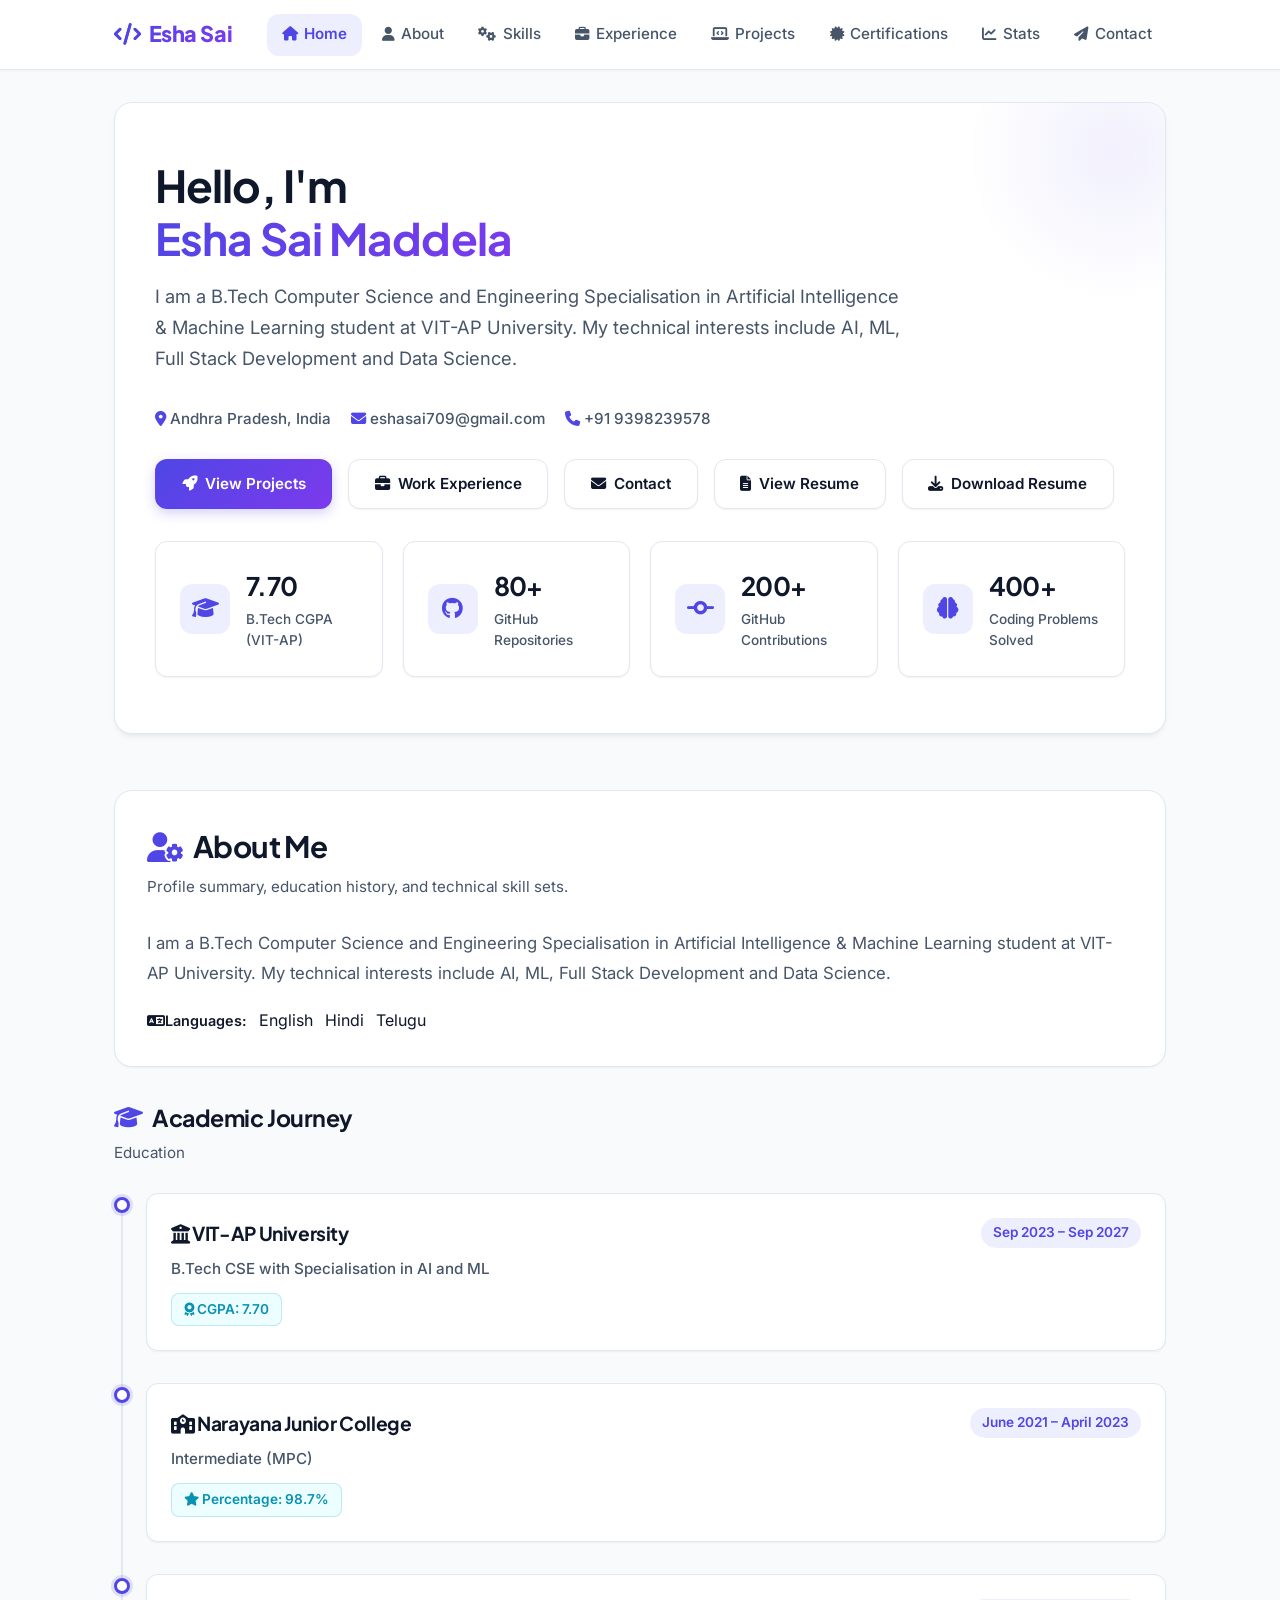
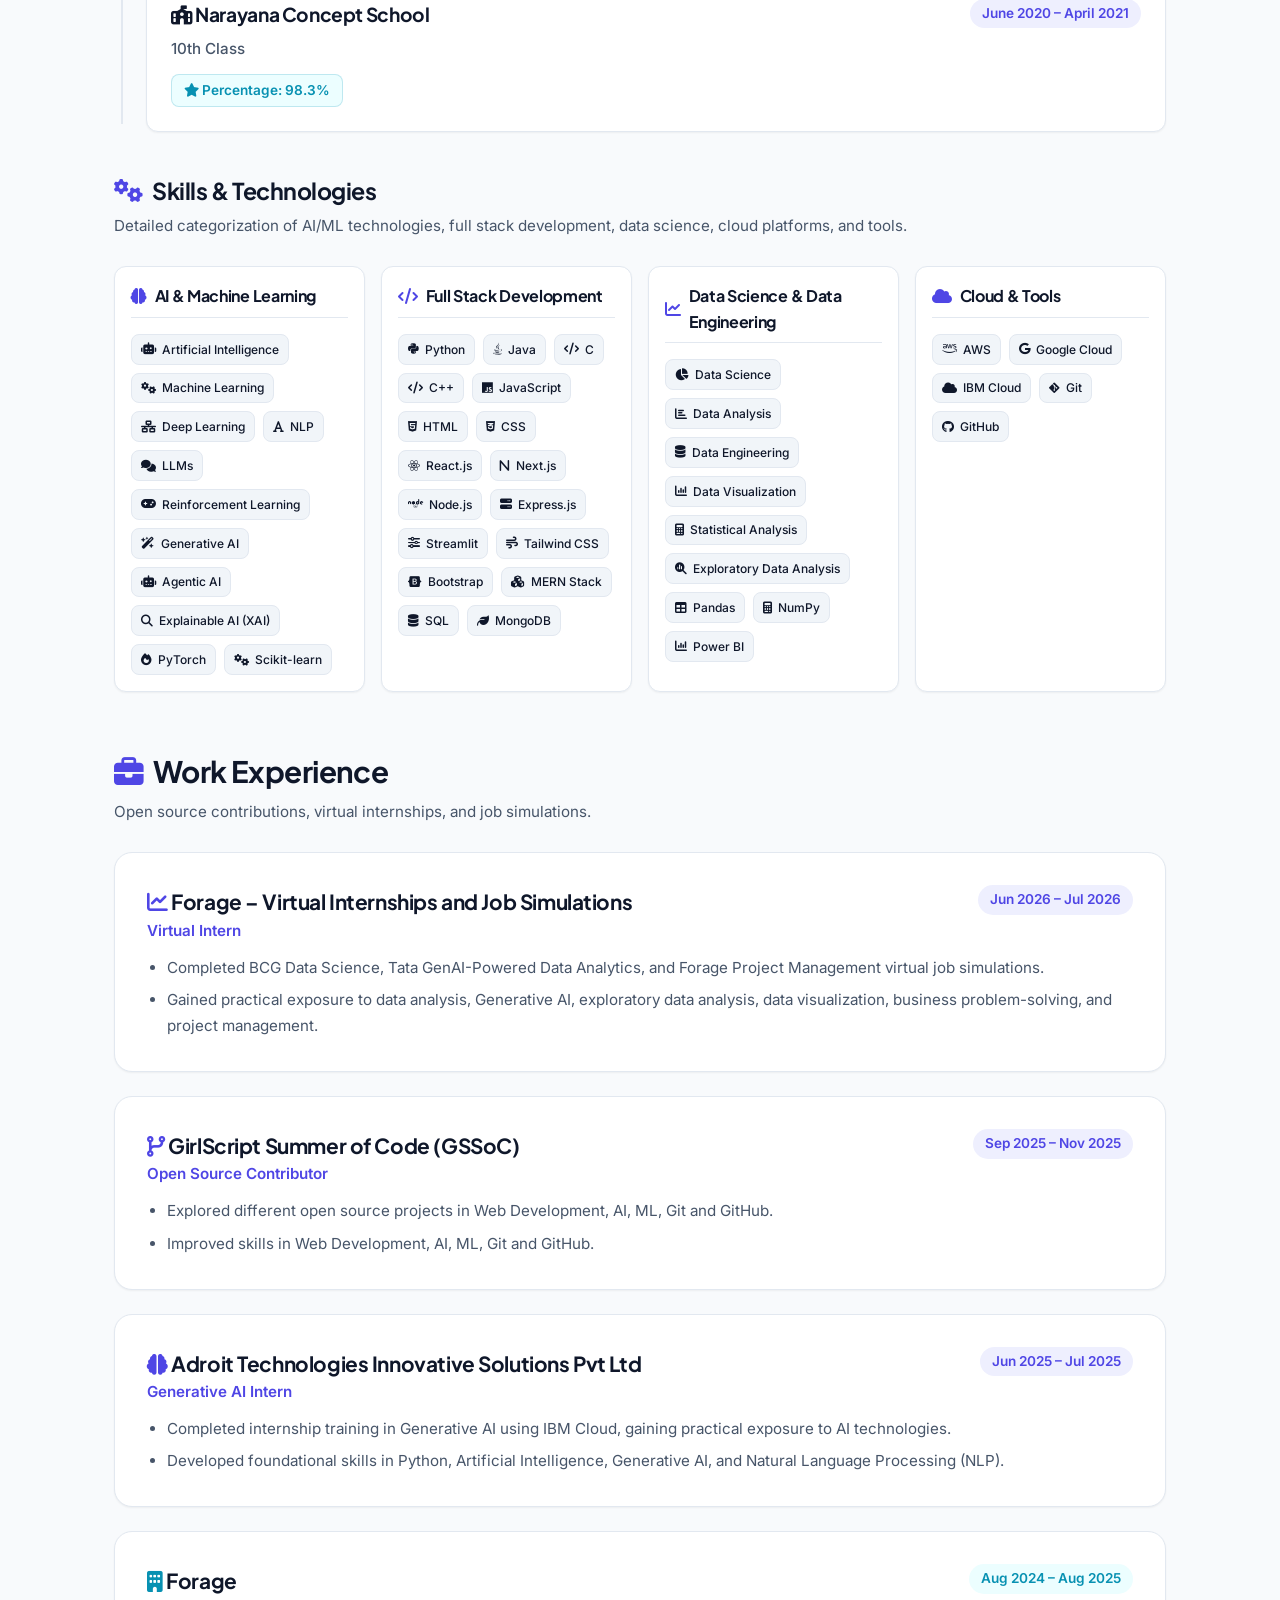
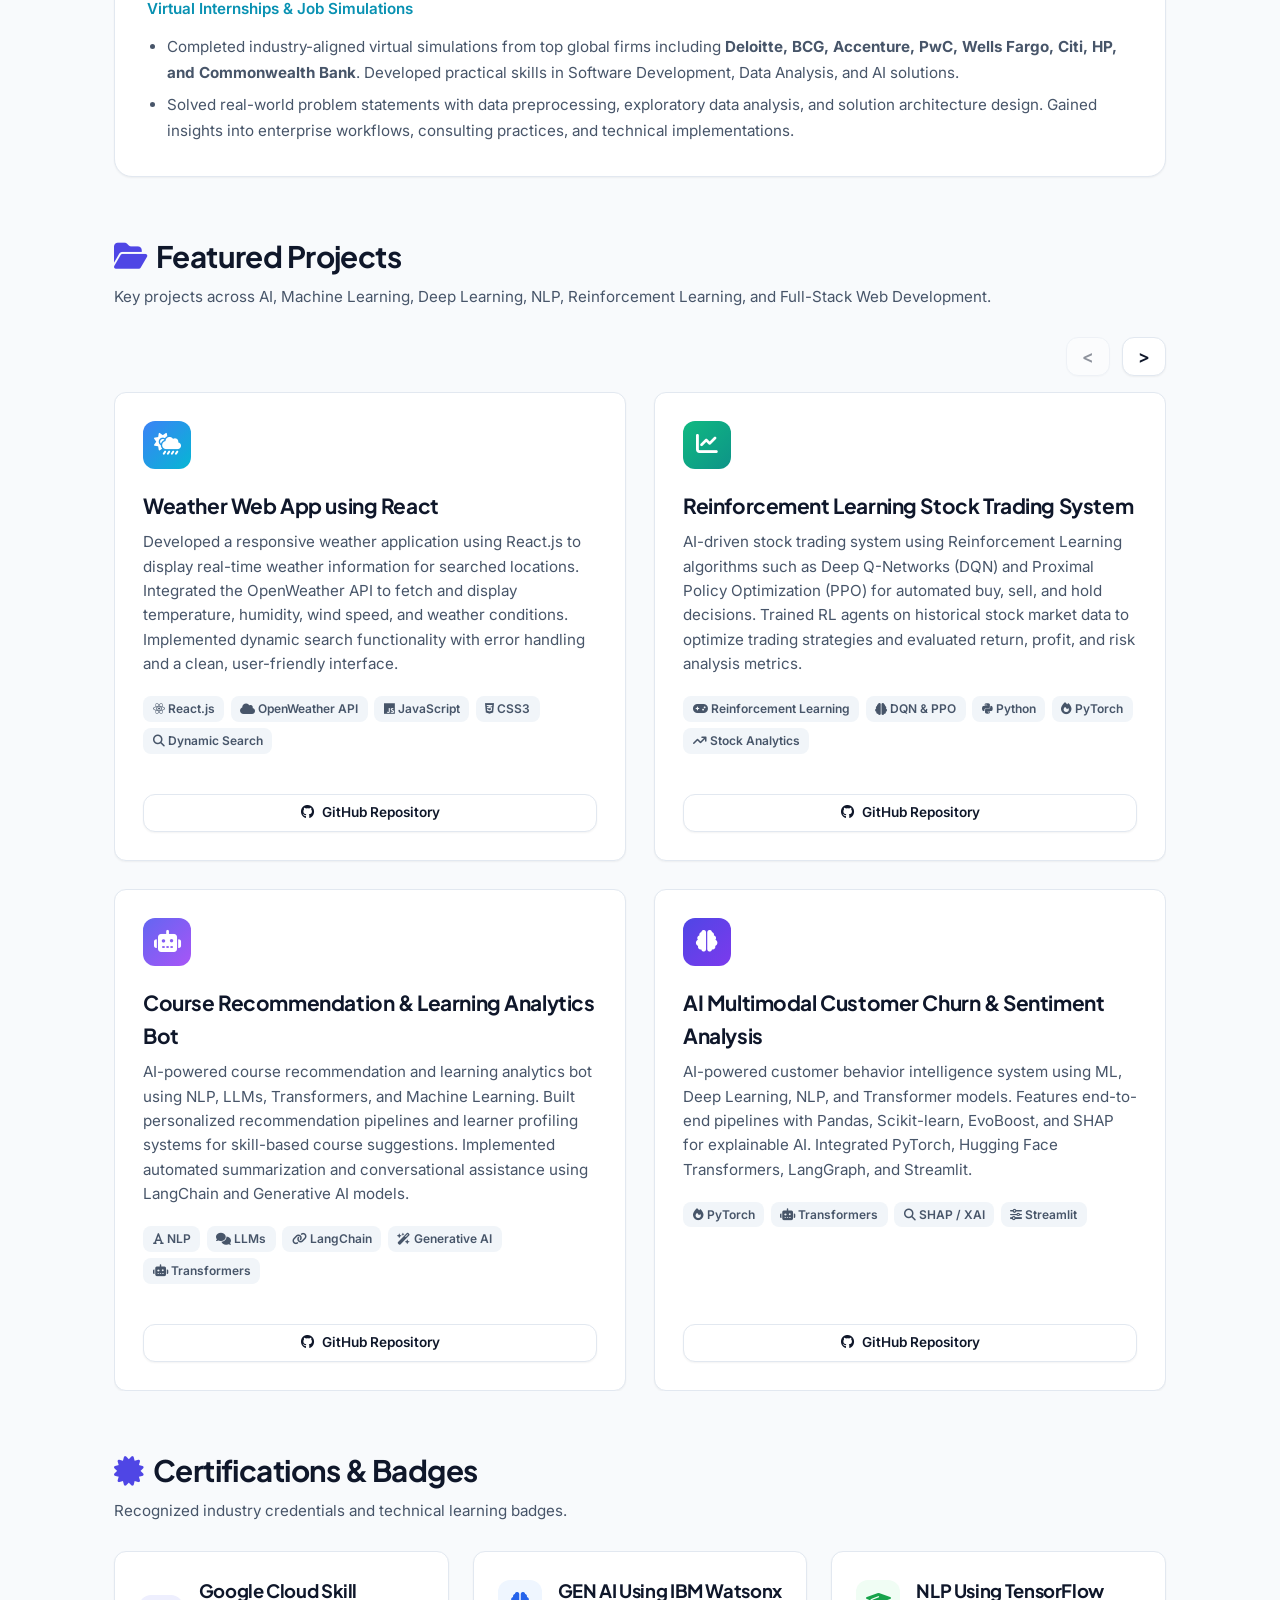
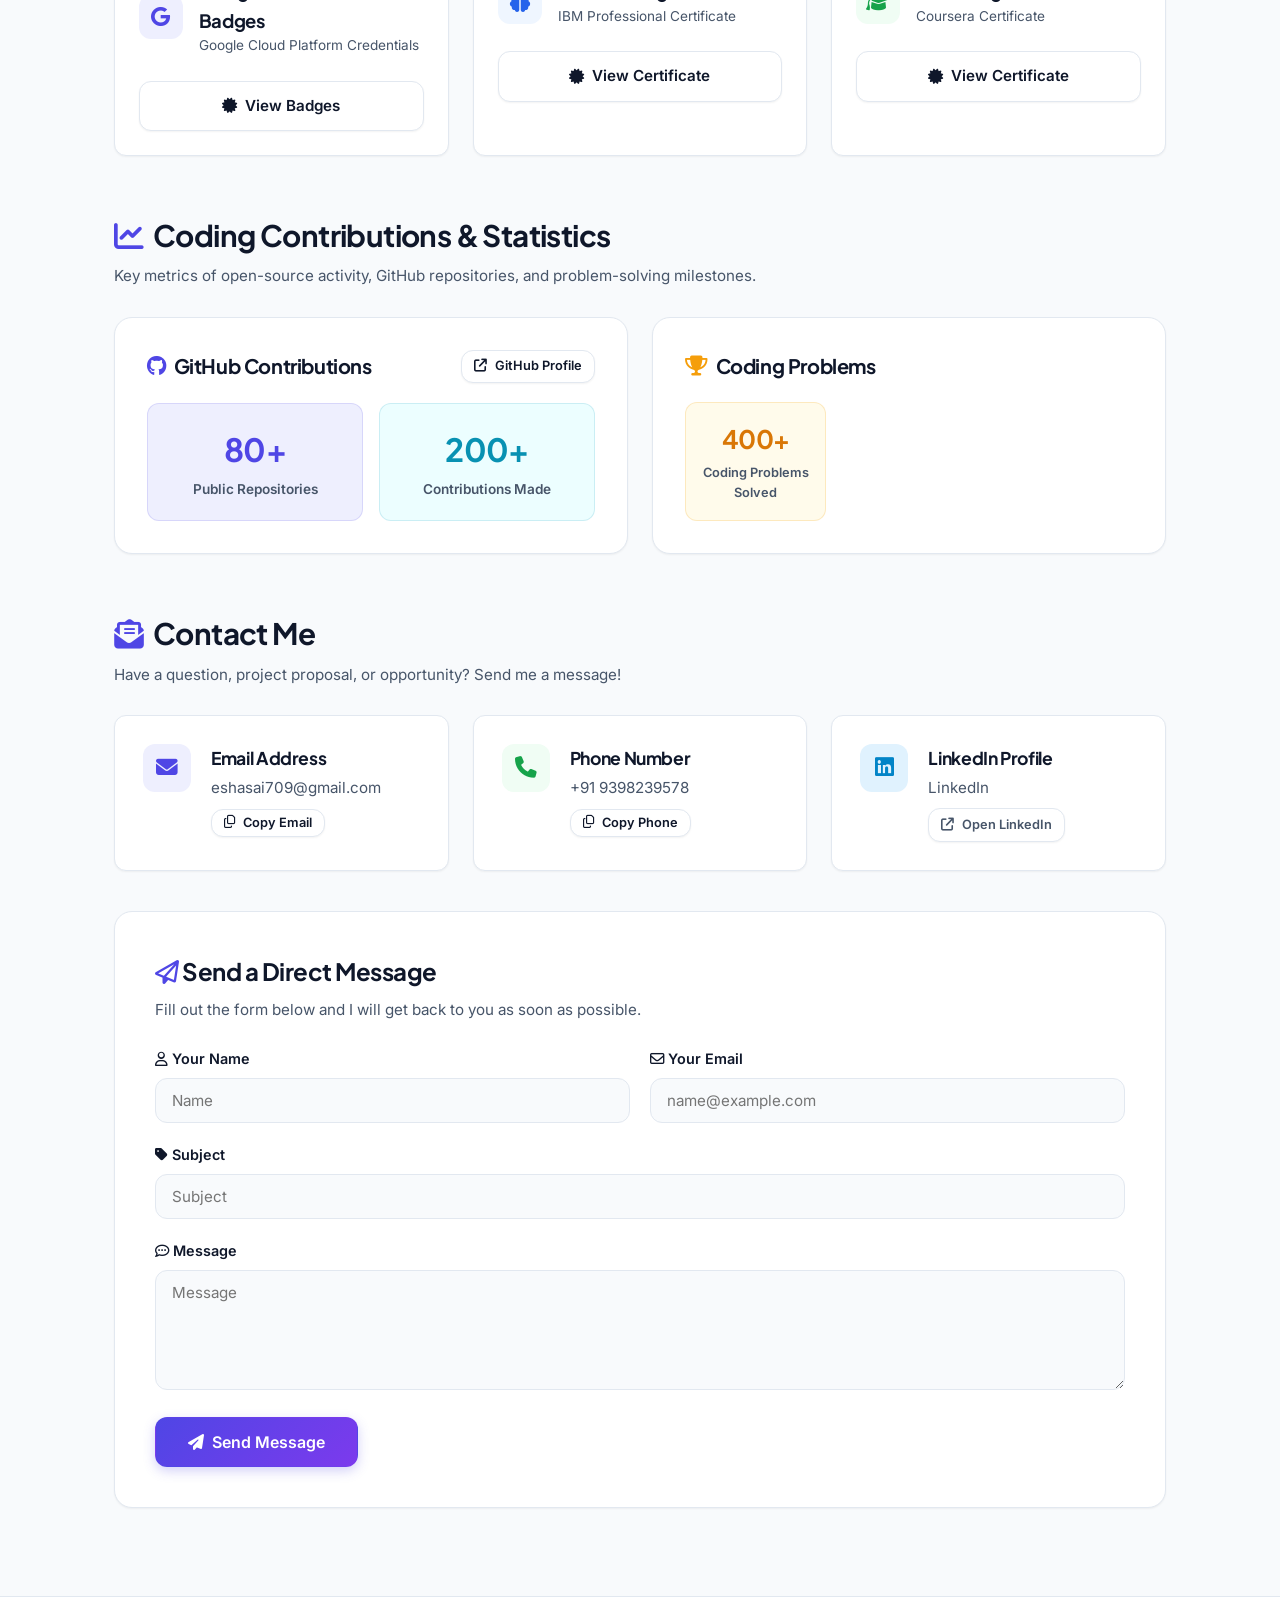
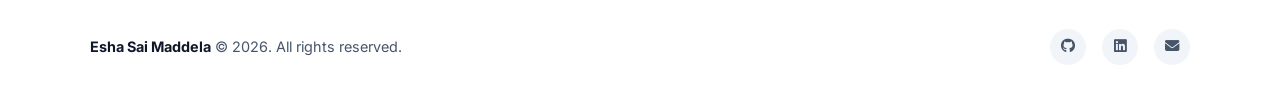
==== commit efa76fbc: "Initial portfolio commit" ====
--- a/portfolio/index.html
+++ b/portfolio/index.html
@@ -3,7 +3,7 @@
 <head>
     <meta charset="UTF-8">
     <meta name="viewport" content="width=device-width, initial-scale=1.0">
-    <title>Esha Sai Maddela | AI & Software Engineering Portfolio</title>
+    <title>Esha Sai Maddela Portfolio</title>
     <!-- Google Fonts -->
     <link rel="preconnect" href="https://fonts.googleapis.com">
     <link rel="preconnect" href="https://fonts.gstatic.com" crossorigin>
@@ -23,6 +23,7 @@
         <ul class="nav-links">
             <li><a href="#home" class="nav-item active"><i class="fa-solid fa-house"></i> Home</a></li>
             <li><a href="#about" class="nav-item"><i class="fa-solid fa-user"></i> About</a></li>
+            <li><a href="#skills" class="nav-item"><i class="fa-solid fa-gears"></i> Skills</a></li>
             <li><a href="#experience" class="nav-item"><i class="fa-solid fa-briefcase"></i> Experience</a></li>
             <li><a href="#projects" class="nav-item"><i class="fa-solid fa-laptop-code"></i> Projects</a></li>
             <li><a href="#certifications" class="nav-item"><i class="fa-solid fa-certificate"></i> Certifications</a></li>
@@ -37,16 +38,11 @@
 
     <!-- ================= 1. HOME / HERO SECTION ================= -->
     <section id="home" class="hero-section">
-        <div class="badge">
-            <span class="badge-dot"></span> Available for AI & Software Engineering Roles
-        </div>
         <h1 class="hero-title">
             Hello, I'm <br><span class="gradient-text">Esha Sai Maddela</span>
         </h1>
         <p class="hero-subtitle">
-            B.Tech. CSE undergraduate specializing in <strong>AI and Machine Learning</strong> with expertise in 
-            <strong>Python, NLP, LLMs, Reinforcement Learning, Data Science, MERN Stack, Next.js, and Cloud Computing</strong>. 
-            Passionate about contributing to innovative technical projects.
+           I am a B.Tech Computer Science and Engineering Specialisation in Artificial Intelligence & Machine Learning student at VIT-AP University. My technical interests include AI, ML, Full Stack Development and Data Science.
         </p>
 
         <div style="display: flex; gap: 1.25rem; flex-wrap: wrap; margin-bottom: 1.75rem; color: var(--text-muted); font-size: 0.95rem; font-weight: 500;">
@@ -63,7 +59,13 @@
                 <i class="fa-solid fa-briefcase"></i> Work Experience
             </a>
             <a href="#contact" class="btn btn-outline">
-                <i class="fa-solid fa-envelope"></i> Get In Touch
+                <i class="fa-solid fa-envelope"></i> Contact
+            </a>
+            <a href="https://drive.google.com/file/d/1W7UY2O7rfAPWwiAJYPCgnHBDwS4t9wOF/view?usp=drive_link" target="_blank" rel="noopener noreferrer" class="btn btn-outline">
+                <i class="fa-solid fa-file-lines"></i> View Resume
+            </a>
+            <a href="https://drive.google.com/uc?export=download&amp;id=1W7UY2O7rfAPWwiAJYPCgnHBDwS4t9wOF" target="_blank" rel="noopener noreferrer" class="btn btn-outline">
+                <i class="fa-solid fa-download"></i> Download Resume
             </a>
         </div>
 
@@ -84,7 +86,7 @@
                     <i class="fa-brands fa-github"></i>
                 </div>
                 <div class="stat-info">
-                    <h3>46</h3>
+                    <h3>80+</h3>
                     <p>GitHub Repositories</p>
                 </div>
             </div>
@@ -94,7 +96,7 @@
                     <i class="fa-solid fa-code-commit"></i>
                 </div>
                 <div class="stat-info">
-                    <h3>206+</h3>
+                    <h3>200+</h3>
                     <p>GitHub Contributions</p>
                 </div>
             </div>
@@ -104,8 +106,8 @@
                     <i class="fa-solid fa-brain"></i>
                 </div>
                 <div class="stat-info">
-                    <h3>160+</h3>
-                    <p>LeetCode Problems</p>
+                    <h3>400+</h3>
+                    <p>Coding Problems Solved</p>
                 </div>
             </div>
         </div>
@@ -121,14 +123,14 @@
                 <p class="section-desc">Profile summary, education history, and technical skill sets.</p>
             </div>
             <p style="font-size: 1.05rem; color: var(--text-muted); line-height: 1.8; margin-bottom: 1.25rem;">
-                I am a B.Tech Computer Science student specializing in Artificial Intelligence & Machine Learning at VIT-AP University. 
-                My technical interests span <strong>Machine Learning, Deep Learning, Natural Language Processing, Large Language Models (LLMs), Reinforcement Learning, Data Analysis, and Full-Stack Development (MERN & Next.js)</strong>.
+                I am a B.Tech Computer Science and Engineering Specialisation in Artificial Intelligence & Machine Learning student at VIT-AP University. 
+                My technical interests include AI, ML, Full Stack Development and Data Science.
             </p>
             <div style="display: flex; gap: 0.75rem; align-items: center; flex-wrap: wrap; margin-top: 1rem;">
-                <span style="font-size: 0.9rem; font-weight: 600; color: var(--text-main);"><i class="fa-solid fa-language"></i> Spoken Languages:</span>
-                <span class="tag"><i class="fa-solid fa-check"></i> English</span>
-                <span class="tag"><i class="fa-solid fa-check"></i> Hindi</span>
-                <span class="tag"><i class="fa-solid fa-check"></i> Telugu</span>
+                <span style="font-size: 0.9rem; font-weight: 600; color: var(--text-main);"><i class="fa-solid fa-language"></i>Languages:</span>
+                <span> English</span>
+                <span> Hindi</span>
+                <span> Telugu</span>
             </div>
         </div>
 
@@ -136,7 +138,7 @@
         <div style="margin-bottom: 2.5rem;">
             <div class="section-header">
                 <h3 class="section-title" style="font-size: 1.45rem;"><i class="fa-solid fa-graduation-cap"></i> Academic Journey</h3>
-                <p class="section-desc">Educational qualifications and performance metrics.</p>
+                <p class="section-desc">Education</p>
             </div>
 
             <div class="timeline">
@@ -178,7 +180,7 @@
                             <h4 class="timeline-title"><i class="fa-solid fa-school-flag"></i> Narayana Concept School</h4>
                             <span class="timeline-date">June 2020 – April 2021</span>
                         </div>
-                        <div class="timeline-subtitle">10th Class (Secondary School Certificate)</div>
+                        <div class="timeline-subtitle">10th Class</div>
                         <div class="grade-badge">
                             <i class="fa-solid fa-star"></i> Percentage: 98.3%
                         </div>
@@ -187,77 +189,101 @@
             </div>
         </div>
 
-        <!-- Comprehensive Skills Grid -->
-        <div>
-            <div class="section-header">
-                <h3 class="section-title" style="font-size: 1.45rem;"><i class="fa-solid fa-gears"></i> Skills & Technologies</h3>
-                <p class="section-desc">Detailed categorization of AI/ML models, development tools, and frameworks.</p>
-            </div>
-
-            <div class="skills-grid">
-                <!-- AI / ML -->
-                <div class="skill-category">
-                    <h4 class="skill-category-title"><i class="fa-solid fa-brain"></i> AI, ML & Data Science</h4>
-                    <div class="skill-tags">
-                        <span class="tag"><i class="fa-solid fa-robot"></i> Machine Learning</span>
-                        <span class="tag"><i class="fa-solid fa-network-wired"></i> Deep Learning</span>
-                        <span class="tag"><i class="fa-solid fa-font"></i> NLP</span>
-                        <span class="tag"><i class="fa-solid fa-comments"></i> LLMs</span>
-                        <span class="tag"><i class="fa-solid fa-wand-magic-sparkles"></i> Generative AI</span>
-                        <span class="tag"><i class="fa-solid fa-gamepad"></i> Reinforcement Learning</span>
-                        <span class="tag"><i class="fa-solid fa-magnifying-glass"></i> Explainable AI (XAI)</span>
-                        <span class="tag"><i class="fa-solid fa-chart-pie"></i> Data Analysis</span>
-                    </div>
-                </div>
-
-                <!-- Languages & DBs -->
-                <div class="skill-category">
-                    <h4 class="skill-category-title"><i class="fa-solid fa-terminal"></i> Languages & Databases</h4>
-                    <div class="skill-tags">
-                        <span class="tag"><i class="fa-brands fa-python"></i> Python</span>
-                        <span class="tag"><i class="fa-solid fa-code"></i> C++</span>
-                        <span class="tag"><i class="fa-brands fa-java"></i> Java</span>
-                        <span class="tag"><i class="fa-solid fa-c"></i> C</span>
-                        <span class="tag"><i class="fa-brands fa-js"></i> JavaScript</span>
-                        <span class="tag"><i class="fa-brands fa-html5"></i> HTML / CSS</span>
-                        <span class="tag"><i class="fa-solid fa-database"></i> SQL</span>
-                        <span class="tag"><i class="fa-solid fa-leaf"></i> MongoDB</span>
-                    </div>
-                </div>
-
-                <!-- Frameworks & Web -->
-                <div class="skill-category">
-                    <h4 class="skill-category-title"><i class="fa-solid fa-layer-group"></i> Frameworks & Web Dev</h4>
-                    <div class="skill-tags">
-                        <span class="tag"><i class="fa-brands fa-react"></i> React.js</span>
-                        <span class="tag"><i class="fa-solid fa-n"></i> Next.js</span>
-                        <span class="tag"><i class="fa-brands fa-node"></i> Node.js</span>
-                        <span class="tag"><i class="fa-solid fa-server"></i> Express.js</span>
-                        <span class="tag"><i class="fa-solid fa-sliders"></i> Streamlit</span>
-                        <span class="tag"><i class="fa-solid fa-wind"></i> Tailwind CSS</span>
-                        <span class="tag"><i class="fa-brands fa-bootstrap"></i> Bootstrap</span>
-                        <span class="tag"><i class="fa-solid fa-cubes"></i> MERN Stack</span>
-                    </div>
-                </div>
-
-                <!-- Libraries, Cloud & Tools -->
-                <div class="skill-category">
-                    <h4 class="skill-category-title"><i class="fa-solid fa-cloud"></i> ML Tools & Cloud</h4>
-                    <div class="skill-tags">
-                        <span class="tag"><i class="fa-solid fa-fire"></i> PyTorch</span>
-                        <span class="tag"><i class="fa-solid fa-gears"></i> Scikit-learn</span>
-                        <span class="tag"><i class="fa-solid fa-table"></i> Pandas & NumPy</span>
-                        <span class="tag"><i class="fa-solid fa-chart-column"></i> Power BI</span>
-                        <span class="tag"><i class="fa-brands fa-aws"></i> AWS</span>
-                        <span class="tag"><i class="fa-brands fa-google"></i> Google Cloud</span>
-                        <span class="tag"><i class="fa-solid fa-cloud"></i> IBM Cloud</span>
-                        <span class="tag"><i class="fa-brands fa-git-alt"></i> Git & GitHub</span>
-                    </div>
-                </div>
-            </div>
-        </div>
-    </section>
-
+
+<!-- Comprehensive Skills Grid -->
+<section id="skills">
+    <div class="section-header">
+        <h3 class="section-title" style="font-size: 1.45rem;">
+            <i class="fa-solid fa-gears"></i> Skills & Technologies
+        </h3>
+        <p class="section-desc">
+            Detailed categorization of AI/ML technologies, full stack development, data science, cloud platforms, and tools.
+        </p>
+    </div>
+
+    <div class="skills-grid skills-overview-grid">
+
+        <!-- AI & Machine Learning -->
+        <div class="skill-category">
+            <h4 class="skill-category-title">
+                <i class="fa-solid fa-brain"></i> AI & Machine Learning
+            </h4>
+            <div class="skill-tags">
+                <span class="tag"><i class="fa-solid fa-robot"></i> Artificial Intelligence</span>
+                <span class="tag"><i class="fa-solid fa-gears"></i> Machine Learning</span>
+                <span class="tag"><i class="fa-solid fa-network-wired"></i> Deep Learning</span>
+                <span class="tag"><i class="fa-solid fa-font"></i> NLP</span>
+                <span class="tag"><i class="fa-solid fa-comments"></i> LLMs</span>
+                <span class="tag"><i class="fa-solid fa-gamepad"></i> Reinforcement Learning</span>
+                <span class="tag"><i class="fa-solid fa-wand-magic-sparkles"></i> Generative AI</span>
+                <span class="tag"><i class="fa-solid fa-robot"></i> Agentic AI</span>
+                <span class="tag"><i class="fa-solid fa-magnifying-glass"></i> Explainable AI (XAI)</span>
+                <span class="tag"><i class="fa-solid fa-fire"></i> PyTorch</span>
+                <span class="tag"><i class="fa-solid fa-gears"></i> Scikit-learn</span>
+            </div>
+        </div>
+
+        <!-- Full Stack Development -->
+        <div class="skill-category">
+            <h4 class="skill-category-title">
+                <i class="fa-solid fa-code"></i> Full Stack Development
+            </h4>
+            <div class="skill-tags">
+                <span class="tag"><i class="fa-brands fa-python"></i> Python</span>
+                <span class="tag"><i class="fa-brands fa-java"></i> Java</span>
+                <span class="tag"><i class="fa-solid fa-code"></i> C</span>
+                <span class="tag"><i class="fa-solid fa-code"></i> C++</span>
+                <span class="tag"><i class="fa-brands fa-js"></i> JavaScript</span>
+                <span class="tag"><i class="fa-brands fa-html5"></i> HTML</span>
+                <span class="tag"><i class="fa-brands fa-css3-alt"></i> CSS</span>
+                <span class="tag"><i class="fa-brands fa-react"></i> React.js</span>
+                <span class="tag"><i class="fa-solid fa-n"></i> Next.js</span>
+                <span class="tag"><i class="fa-brands fa-node"></i> Node.js</span>
+                <span class="tag"><i class="fa-solid fa-server"></i> Express.js</span>
+                <span class="tag"><i class="fa-solid fa-sliders"></i> Streamlit</span>
+                <span class="tag"><i class="fa-solid fa-wind"></i> Tailwind CSS</span>
+                <span class="tag"><i class="fa-brands fa-bootstrap"></i> Bootstrap</span>
+                <span class="tag"><i class="fa-solid fa-cubes"></i> MERN Stack</span>
+                <span class="tag"><i class="fa-solid fa-database"></i> SQL</span>
+                <span class="tag"><i class="fa-solid fa-leaf"></i> MongoDB</span>
+            </div>
+        </div>
+
+        <!-- Data Science & Data Engineering -->
+        <div class="skill-category">
+            <h4 class="skill-category-title">
+                <i class="fa-solid fa-chart-line"></i> Data Science & Data Engineering
+            </h4>
+            <div class="skill-tags">
+                <span class="tag"><i class="fa-solid fa-chart-pie"></i> Data Science</span>
+                <span class="tag"><i class="fa-solid fa-chart-bar"></i> Data Analysis</span>
+                <span class="tag"><i class="fa-solid fa-database"></i> Data Engineering</span>
+                <span class="tag"><i class="fa-solid fa-chart-column"></i> Data Visualization</span>
+                <span class="tag"><i class="fa-solid fa-calculator"></i> Statistical Analysis</span>
+                <span class="tag"><i class="fa-solid fa-magnifying-glass-chart"></i> Exploratory Data Analysis</span>
+                <span class="tag"><i class="fa-solid fa-table"></i> Pandas</span>
+                <span class="tag"><i class="fa-solid fa-calculator"></i> NumPy</span>
+                <span class="tag"><i class="fa-solid fa-chart-column"></i> Power BI</span>
+            </div>
+        </div>
+
+        <!-- Cloud & Tools -->
+        <div class="skill-category">
+            <h4 class="skill-category-title">
+                <i class="fa-solid fa-cloud"></i> Cloud & Tools
+            </h4>
+            <div class="skill-tags">
+                <span class="tag"><i class="fa-brands fa-aws"></i> AWS</span>
+                <span class="tag"><i class="fa-brands fa-google"></i> Google Cloud</span>
+                <span class="tag"><i class="fa-solid fa-cloud"></i> IBM Cloud</span>
+                <span class="tag"><i class="fa-brands fa-git-alt"></i> Git</span>
+                <span class="tag"><i class="fa-brands fa-github"></i> GitHub</span>
+            </div>
+        </div>
+
+    </div>
+</section>
+</section>
 
     <!-- ================= 3. WORK EXPERIENCE SECTION ================= -->
     <section id="experience">
@@ -267,8 +293,30 @@
         </div>
 
         <div style="display: flex; flex-direction: column; gap: 1.5rem;">
-
-            <!-- Experience Item 1 -->
+             <!-- Experience Item 4 -->
+            <div class="card" style="margin-bottom: 0;">
+                <div style="display: flex; justify-content: space-between; align-items: flex-start; flex-wrap: wrap; gap: 0.5rem; margin-bottom: 0.75rem;">
+                    <div>
+                        <h3 style="font-size: 1.3rem; color: var(--text-main);">
+                            <i class="fa-solid fa-chart-line" style="color: var(--primary);"></i>
+                            Forage – Virtual Internships and Job Simulations
+                        </h3>
+                        <p style="color: var(--primary); font-weight: 600; font-size: 0.95rem;">
+                            Virtual Intern
+                        </p>
+                    </div>
+                    <span class="timeline-date">Jun 2026 – Jul 2026</span>
+                </div>
+                <ul style="color: var(--text-muted); font-size: 0.95rem; line-height: 1.7; padding-left: 1.25rem;">
+                    <li style="margin-bottom: 0.4rem;">
+                        Completed BCG Data Science, Tata GenAI-Powered Data Analytics, and Forage Project Management virtual job simulations.
+                    </li>
+                    <li>
+                        Gained practical exposure to data analysis, Generative AI, exploratory data analysis, data visualization, business problem-solving, and project management.
+                    </li>
+                </ul>
+            </div>
+            <!-- Experience Item 3 -->
             <div class="card" style="margin-bottom: 0;">
                 <div style="display: flex; justify-content: space-between; align-items: flex-start; flex-wrap: wrap; gap: 0.5rem; margin-bottom: 0.75rem;">
                     <div>
@@ -281,15 +329,37 @@
                 </div>
                 <ul style="color: var(--text-muted); font-size: 0.95rem; line-height: 1.7; padding-left: 1.25rem;">
                     <li style="margin-bottom: 0.4rem;">
-                        Improved skills in Web Development, AI, and Machine Learning open-source projects. Implemented new features, resolved bugs, and enhanced code quality utilizing Git, GitHub, and Agile workflows.
+                        Explored different open source projects in  Web Development, AI, ML, Git and GitHub.
                     </li>
                     <li>
-                        Worked directly on scalable and production-level codebases. Gained practical experience in version control, code review processes, and open-source best practices.
+                        Improved skills in Web Development, AI, ML, Git and GitHub.
                     </li>
                 </ul>
             </div>
 
             <!-- Experience Item 2 -->
+            <div class="card" style="margin-bottom: 0;">
+                <div style="display: flex; justify-content: space-between; align-items: flex-start; flex-wrap: wrap; gap: 0.5rem; margin-bottom: 0.75rem;">
+                    <div>
+                        <h3 style="font-size: 1.3rem; color: var(--text-main);">
+                            <i class="fa-solid fa-brain" style="color: var(--primary);"></i>
+                            Adroit Technologies Innovative Solutions Pvt Ltd
+                        </h3>
+                        <p style="color: var(--primary); font-weight: 600; font-size: 0.95rem;">Generative AI Intern</p>
+                    </div>
+                    <span class="timeline-date">Jun 2025 – Jul 2025</span>
+                </div>
+                <ul style="color: var(--text-muted); font-size: 0.95rem; line-height: 1.7; padding-left: 1.25rem;">
+                    <li style="margin-bottom: 0.4rem;">
+                        Completed internship training in Generative AI using IBM Cloud, gaining practical exposure to AI technologies.
+                    </li>
+                    <li>
+                        Developed foundational skills in Python, Artificial Intelligence, Generative AI, and Natural Language Processing (NLP).
+                    </li>
+                </ul>
+            </div>
+
+            <!-- Experience Item 1 -->
             <div class="card" style="margin-bottom: 0;">
                 <div style="display: flex; justify-content: space-between; align-items: flex-start; flex-wrap: wrap; gap: 0.5rem; margin-bottom: 0.75rem;">
                     <div>
@@ -321,7 +391,16 @@
             <p class="section-desc">Key projects across AI, Machine Learning, Deep Learning, NLP, Reinforcement Learning, and Full-Stack Web Development.</p>
         </div>
 
-        <div class="projects-grid">
+        <div class="project-carousel-controls">
+            <button type="button" class="btn btn-outline project-carousel-arrow" id="projects-previous" aria-label="Previous projects" aria-controls="projects-grid">
+                &lt;
+            </button>
+            <button type="button" class="btn btn-outline project-carousel-arrow" id="projects-next" aria-label="Next projects" aria-controls="projects-grid">
+                &gt;
+            </button>
+        </div>
+
+        <div class="projects-grid" id="projects-grid">
 
             <!-- Weather Web App using React -->
             <div class="project-card">
@@ -539,6 +618,9 @@
                         <p style="font-size: 0.85rem; color: var(--text-muted);">Google Cloud Platform Credentials</p>
                     </div>
                 </div>
+                <a href="https://www.skills.google/public_profiles/5a9b0a38-8739-47c5-a2e4-3195e9b4c2" target="_blank" rel="noopener noreferrer" class="btn btn-outline" style="width: 100%; margin-top: 1rem;">
+                    <i class="fa-solid fa-certificate"></i> View Badges
+                </a>
             </div>
 
             <div class="skill-category">
@@ -551,6 +633,9 @@
                         <p style="font-size: 0.85rem; color: var(--text-muted);">IBM Professional Certificate</p>
                     </div>
                 </div>
+                <a href="https://courses.vit.skillsnetwork.site/certificates/18209a9be31e4b7b8aea408722d14e72" target="_blank" rel="noopener noreferrer" class="btn btn-outline" style="width: 100%; margin-top: 1rem;">
+                    <i class="fa-solid fa-certificate"></i> View Certificate
+                </a>
             </div>
 
             <div class="skill-category">
@@ -563,6 +648,9 @@
                         <p style="font-size: 0.85rem; color: var(--text-muted);">Coursera Certificate</p>
                     </div>
                 </div>
+                <a href="https://www.coursera.org/account/accomplishments/verify/W12QE6694GQ3" target="_blank" rel="noopener noreferrer" class="btn btn-outline" style="width: 100%; margin-top: 1rem;">
+                    <i class="fa-solid fa-certificate"></i> View Certificate
+                </a>
             </div>
         </div>
     </section>
@@ -580,7 +668,7 @@
             <div class="card" style="margin-bottom: 0;">
                 <div style="display: flex; align-items: center; justify-content: space-between; margin-bottom: 1.25rem;">
                     <h3 style="font-size: 1.25rem; display: flex; align-items: center; gap: 0.5rem;">
-                        <i class="fa-brands fa-github" style="color: var(--primary);"></i> GitHub Activity
+                        <i class="fa-brands fa-github" style="color: var(--primary);"></i> GitHub Contributions
                     </h3>
                     <a href="https://github.com/EshaSai-1234" target="_blank" class="btn btn-outline" style="padding: 0.35rem 0.75rem; font-size: 0.8rem;">
                         <i class="fa-solid fa-arrow-up-right-from-square"></i> GitHub Profile
@@ -589,11 +677,11 @@
 
                 <div style="display: grid; grid-template-columns: 1fr 1fr; gap: 1rem;">
                     <div style="background-color: var(--primary-light); padding: 1.25rem; border-radius: var(--radius-md); text-align: center; border: 1px solid rgba(79, 70, 229, 0.15);">
-                        <h4 style="font-size: 2rem; color: var(--primary); margin-bottom: 0.2rem;">46</h4>
+                        <h4 style="font-size: 2rem; color: var(--primary); margin-bottom: 0.2rem;">80+</h4>
                         <p style="font-size: 0.85rem; color: var(--text-muted); font-weight: 600;">Public Repositories</p>
                     </div>
                     <div style="background-color: var(--secondary-light); padding: 1.25rem; border-radius: var(--radius-md); text-align: center; border: 1px solid rgba(8, 145, 178, 0.15);">
-                        <h4 style="font-size: 2rem; color: var(--secondary); margin-bottom: 0.2rem;">206+</h4>
+                        <h4 style="font-size: 2rem; color: var(--secondary); margin-bottom: 0.2rem;">200+</h4>
                         <p style="font-size: 0.85rem; color: var(--text-muted); font-weight: 600;">Contributions Made</p>
                     </div>
                 </div>
@@ -603,24 +691,14 @@
             <div class="card" style="margin-bottom: 0;">
                 <div style="margin-bottom: 1.25rem;">
                     <h3 style="font-size: 1.25rem; display: flex; align-items: center; gap: 0.5rem;">
-                        <i class="fa-solid fa-trophy" style="color: #f59e0b;"></i> Problem Solving Milestones
+                        <i class="fa-solid fa-trophy" style="color: #f59e0b;"></i> Coding Problems
                     </h3>
                 </div>
 
                 <div style="display: grid; grid-template-columns: repeat(3, 1fr); gap: 0.75rem;">
                     <div style="background-color: #fffbeb; padding: 1rem 0.5rem; border-radius: var(--radius-md); text-align: center; border: 1px solid rgba(245, 158, 11, 0.2);">
-                        <h4 style="font-size: 1.6rem; color: #d97706; margin-bottom: 0.2rem;">160</h4>
-                        <p style="font-size: 0.8rem; color: var(--text-muted); font-weight: 600;">LeetCode</p>
-                    </div>
-
-                    <div style="background-color: #eff6ff; padding: 1rem 0.5rem; border-radius: var(--radius-md); text-align: center; border: 1px solid rgba(37, 99, 235, 0.2);">
-                        <h4 style="font-size: 1.6rem; color: #2563eb; margin-bottom: 0.2rem;">60</h4>
-                        <p style="font-size: 0.8rem; color: var(--text-muted); font-weight: 600;">GFG</p>
-                    </div>
-
-                    <div style="background-color: #f0fdf4; padding: 1rem 0.5rem; border-radius: var(--radius-md); text-align: center; border: 1px solid rgba(16, 185, 129, 0.2);">
-                        <h4 style="font-size: 1.6rem; color: #059669; margin-bottom: 0.2rem;">60</h4>
-                        <p style="font-size: 0.8rem; color: var(--text-muted); font-weight: 600;">CodeChef</p>
+                        <h4 style="font-size: 1.6rem; color: #d97706; margin-bottom: 0.2rem;">400+</h4>
+                        <p style="font-size: 0.8rem; color: var(--text-muted); font-weight: 600;">Coding Problems Solved</p>
                     </div>
                 </div>
             </div>
@@ -672,7 +750,7 @@
                 </div>
                 <div class="contact-details">
                     <h4>LinkedIn Profile</h4>
-                    <p style="margin-bottom: 0.5rem;">Connect professionally</p>
+                    <p style="margin-bottom: 0.5rem;">LinkedIn</p>
                     <a href="https://www.linkedin.com/in/esha-sai-16558b2b5/" target="_blank" class="btn btn-outline" style="padding: 0.35rem 0.75rem; font-size: 0.8rem;">
                         <i class="fa-solid fa-arrow-up-right-from-square"></i> Open LinkedIn
                     </a>
@@ -689,22 +767,22 @@
                 <div style="display: grid; grid-template-columns: repeat(auto-fit, minmax(240px, 1fr)); gap: 1.25rem;">
                     <div class="form-group">
                         <label for="name"><i class="fa-regular fa-user"></i> Your Name</label>
-                        <input type="text" id="name" class="form-control" placeholder="John Doe" required>
+                        <input type="text" id="name" class="form-control" placeholder="Name" required>
                     </div>
                     <div class="form-group">
                         <label for="email"><i class="fa-regular fa-envelope"></i> Your Email</label>
-                        <input type="email" id="email" class="form-control" placeholder="john@example.com" required>
+                        <input type="email" id="email" class="form-control" placeholder="name@example.com" required>
                     </div>
                 </div>
 
                 <div class="form-group">
                     <label for="subject"><i class="fa-solid fa-tag"></i> Subject</label>
-                    <input type="text" id="subject" class="form-control" placeholder="Software Engineering Internship / Collaboration" required>
+                    <input type="text" id="subject" class="form-control" placeholder="Subject" required>
                 </div>
 
                 <div class="form-group">
                     <label for="message"><i class="fa-regular fa-comment-dots"></i> Message</label>
-                    <textarea id="message" class="form-control" placeholder="Write your message here..." required></textarea>
+                    <textarea id="message" class="form-control" placeholder="Message" required></textarea>
                 </div>
 
                 <button type="submit" class="btn btn-primary" style="padding: 0.85rem 2rem; font-size: 1rem;">
@@ -769,6 +847,31 @@
         }, 3500);
     }
 
+    // Project carousel navigation
+    const projectsGrid = document.getElementById("projects-grid");
+    const previousProjectsButton = document.getElementById("projects-previous");
+    const nextProjectsButton = document.getElementById("projects-next");
+
+    function updateProjectCarouselButtons() {
+        const maxScrollLeft = projectsGrid.scrollWidth - projectsGrid.clientWidth;
+        previousProjectsButton.disabled = projectsGrid.scrollLeft <= 1;
+        nextProjectsButton.disabled = projectsGrid.scrollLeft >= maxScrollLeft - 1;
+    }
+
+    previousProjectsButton.addEventListener("click", () => {
+        projectsGrid.scrollBy({ left: -projectsGrid.clientWidth, behavior: "auto" });
+        updateProjectCarouselButtons();
+    });
+
+    nextProjectsButton.addEventListener("click", () => {
+        projectsGrid.scrollBy({ left: projectsGrid.clientWidth, behavior: "auto" });
+        updateProjectCarouselButtons();
+    });
+
+    projectsGrid.addEventListener("scroll", updateProjectCarouselButtons);
+    window.addEventListener("resize", updateProjectCarouselButtons);
+    updateProjectCarouselButtons();
+
     // Navbar Scroll Highlighting
     const sections = document.querySelectorAll("section[id]");
     const navLinks = document.querySelectorAll(".nav-links a");
@@ -776,7 +879,7 @@
     window.addEventListener("scroll", () => {
         let current = "";
         sections.forEach((section) => {
-            const sectionTop = section.offsetTop - 120;
+            const sectionTop = section.getBoundingClientRect().top + window.scrollY - 120;
             const sectionHeight = section.offsetHeight;
             if (window.scrollY >= sectionTop && window.scrollY < sectionTop + sectionHeight) {
                 current = section.getAttribute("id");
--- a/portfolio/style.css
+++ b/portfolio/style.css
@@ -376,6 +376,24 @@
   gap: 1.5rem;
 }
 
+.skills-overview-grid {
+  grid-template-columns: repeat(4, minmax(0, 1fr));
+  gap: 1rem;
+}
+
+.skills-overview-grid .skill-category {
+  padding: 1rem;
+}
+
+.skills-overview-grid .skill-category-title {
+  font-size: 1rem;
+}
+
+.skills-overview-grid .tag {
+  padding: 0.3rem 0.55rem;
+  font-size: 0.75rem;
+}
+
 .skill-category {
   background: var(--bg-card);
   border: 1px solid var(--border-color);
@@ -525,13 +543,49 @@
 }
 
 /* PROJECTS GRID */
+.project-carousel-controls {
+  display: flex;
+  justify-content: flex-end;
+  gap: 0.75rem;
+  margin-bottom: 1rem;
+}
+
+.project-carousel-controls .btn {
+  width: auto;
+  flex: 0 0 auto;
+}
+
+.project-carousel-arrow {
+  min-width: 2.75rem;
+  padding: 0.5rem 0.75rem;
+  font-size: 1.1rem;
+  width: auto;
+}
+
+.project-carousel-arrow:disabled {
+  cursor: not-allowed;
+  opacity: 0.45;
+  transform: none;
+}
+
 .projects-grid {
   display: grid;
-  grid-template-columns: repeat(auto-fill, minmax(320px, 1fr));
+  grid-auto-flow: column;
+  grid-template-rows: repeat(2, auto);
+  grid-auto-columns: calc((100% - 1.75rem) / 2);
   gap: 1.75rem;
+  overflow-x: auto;
+  scroll-snap-type: x mandatory;
+  scrollbar-width: none;
+}
+
+.projects-grid::-webkit-scrollbar {
+  display: none;
 }
 
 .project-card {
+  min-width: 0;
+  scroll-snap-align: start;
   background: var(--bg-card);
   border: 1px solid var(--border-color);
   border-radius: var(--radius-md);
@@ -784,6 +838,24 @@
 }
 
 /* RESPONSIVE DESIGN */
+@media (max-width: 900px) {
+  .skills-overview-grid {
+    grid-template-columns: repeat(2, minmax(0, 1fr));
+  }
+}
+
+@media (max-width: 540px) {
+  .skills-overview-grid {
+    grid-template-columns: 1fr;
+  }
+}
+
+@media (max-width: 640px) {
+  .projects-grid {
+    grid-auto-columns: 100%;
+  }
+}
+
 @media (max-width: 768px) {
   .hero-title {
     font-size: 2.1rem;
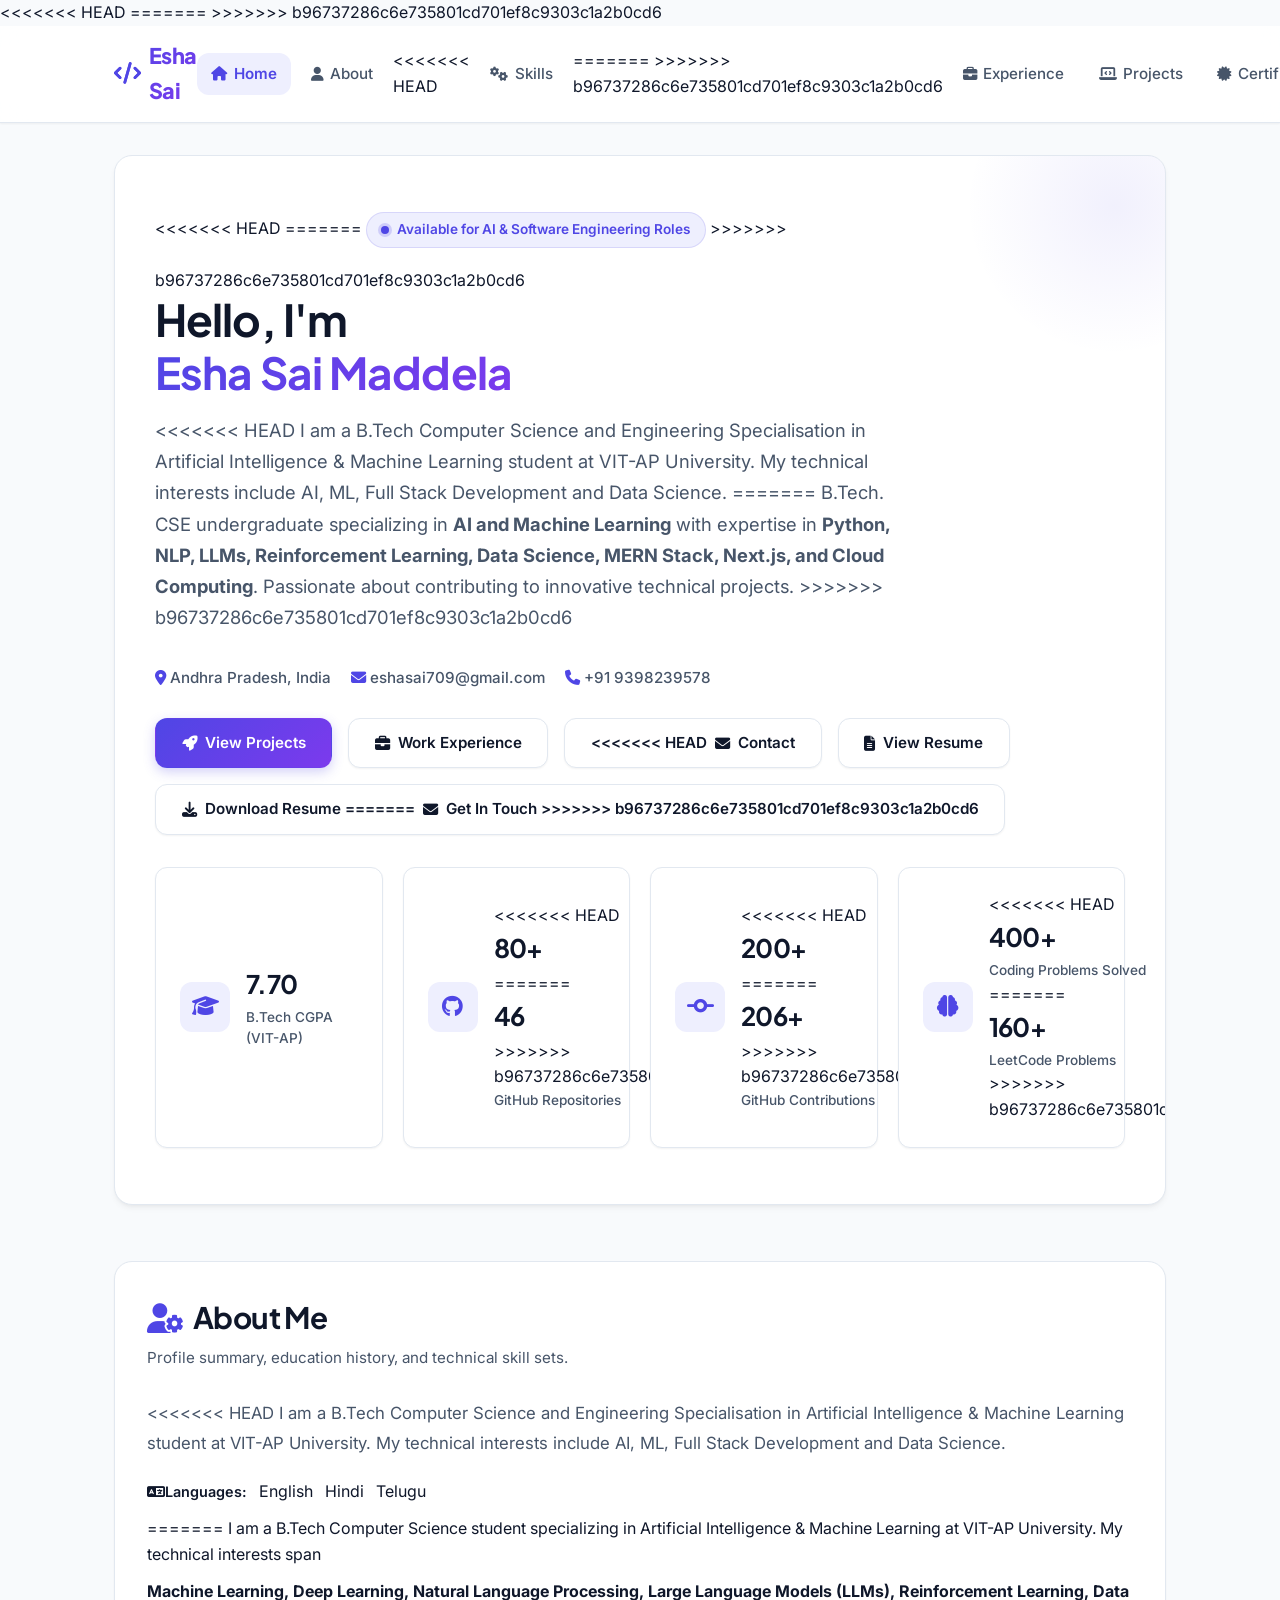
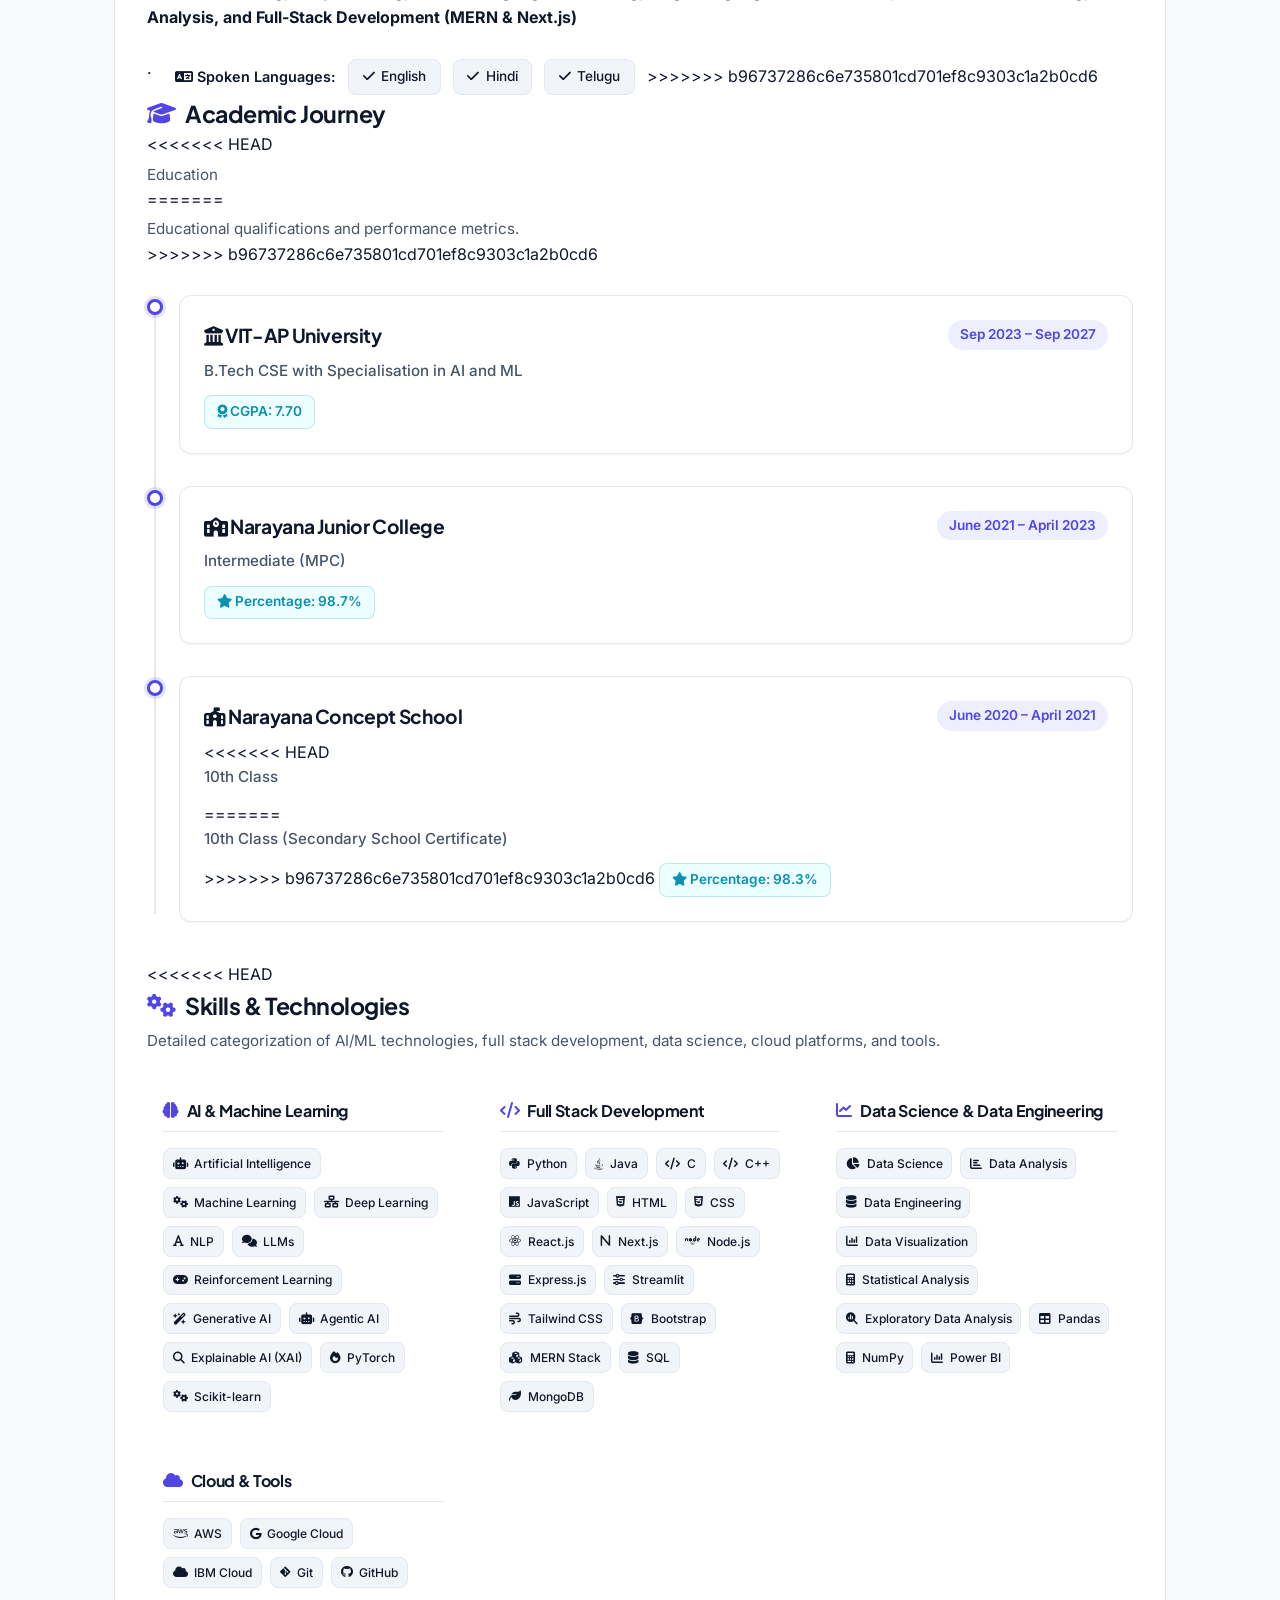
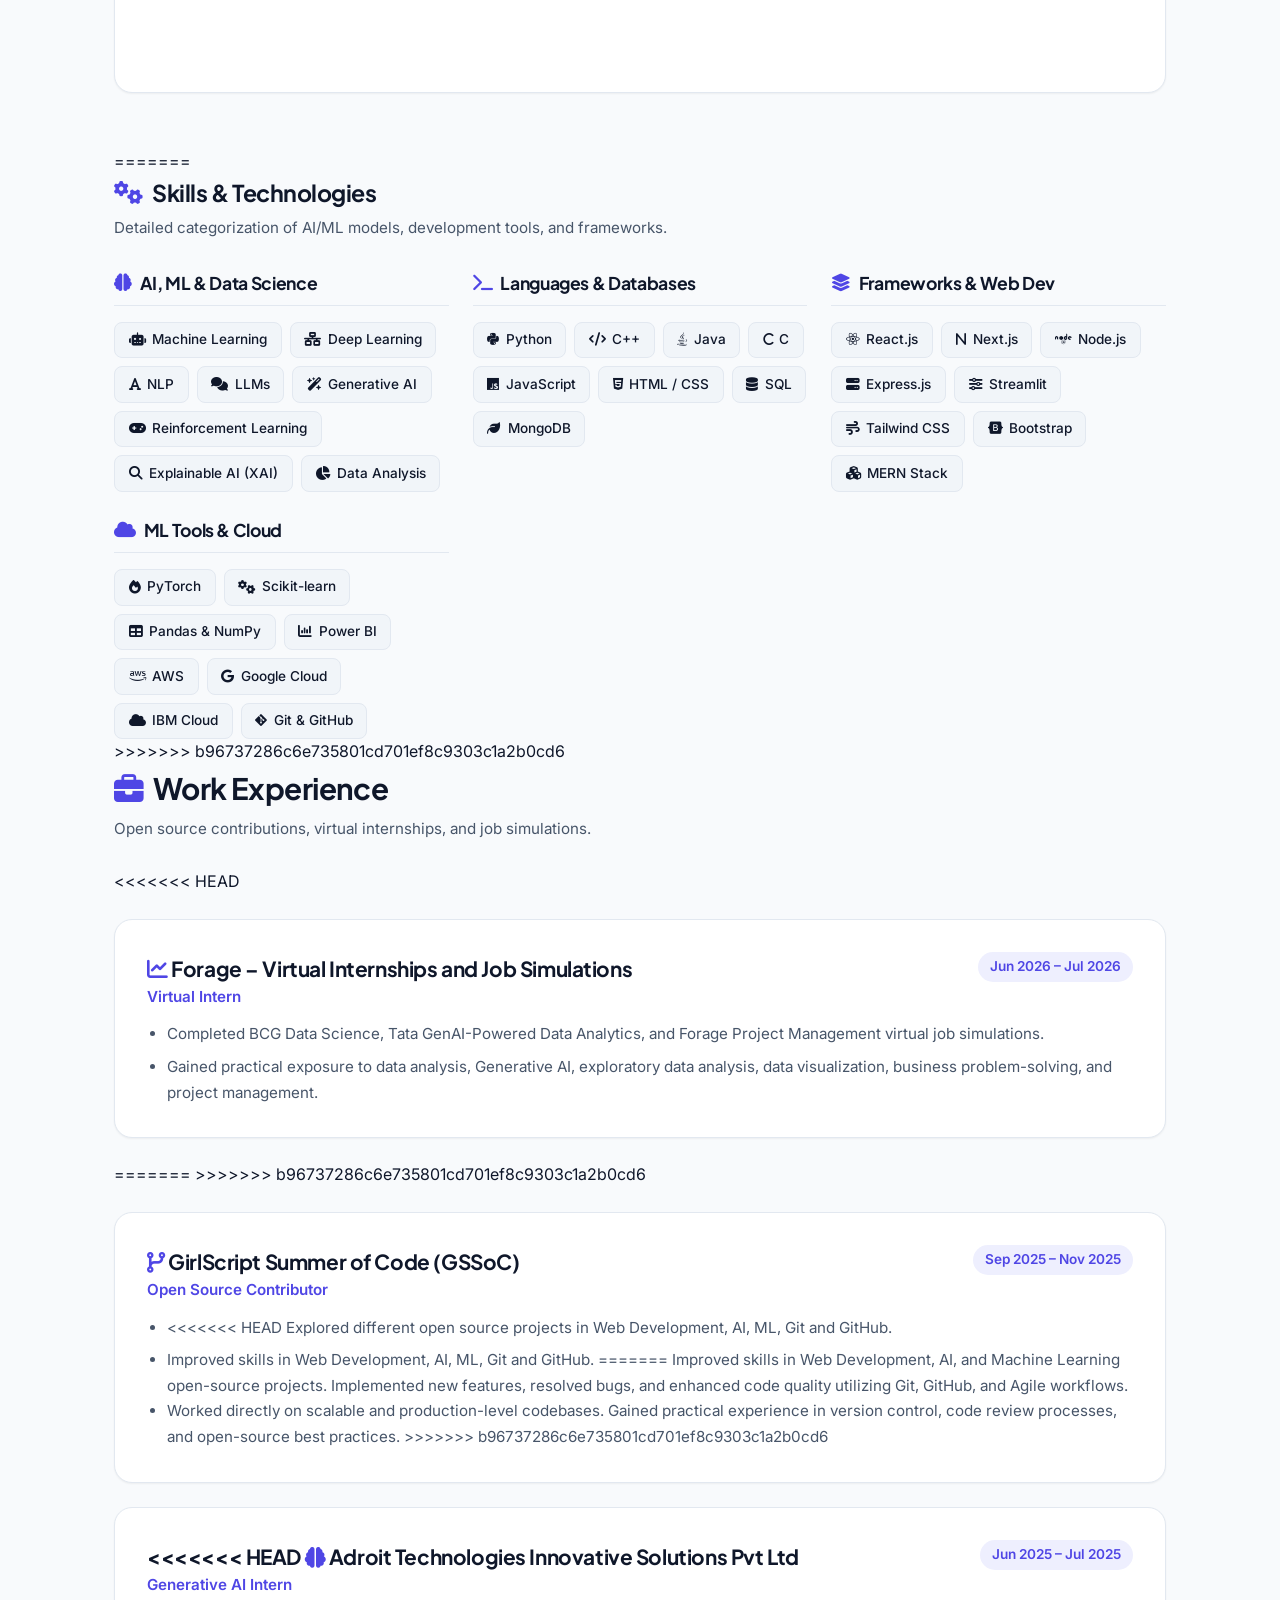
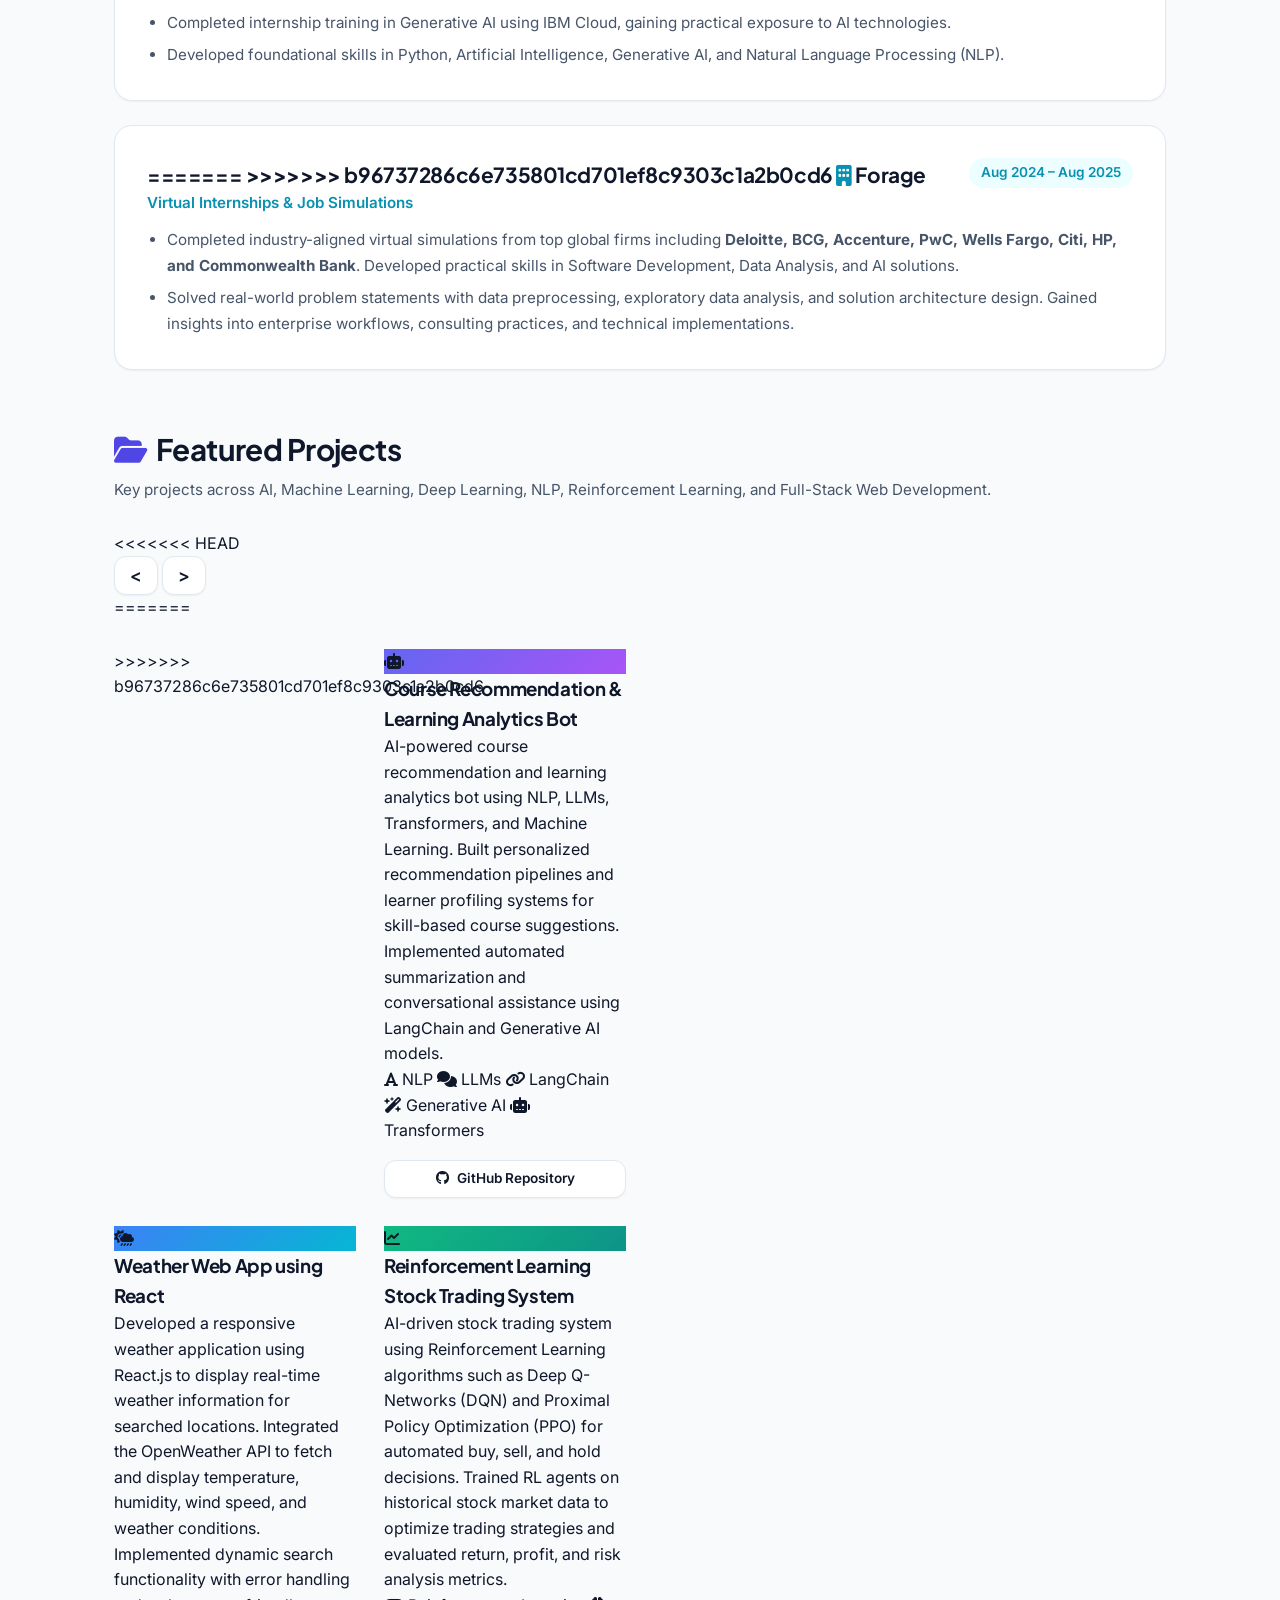
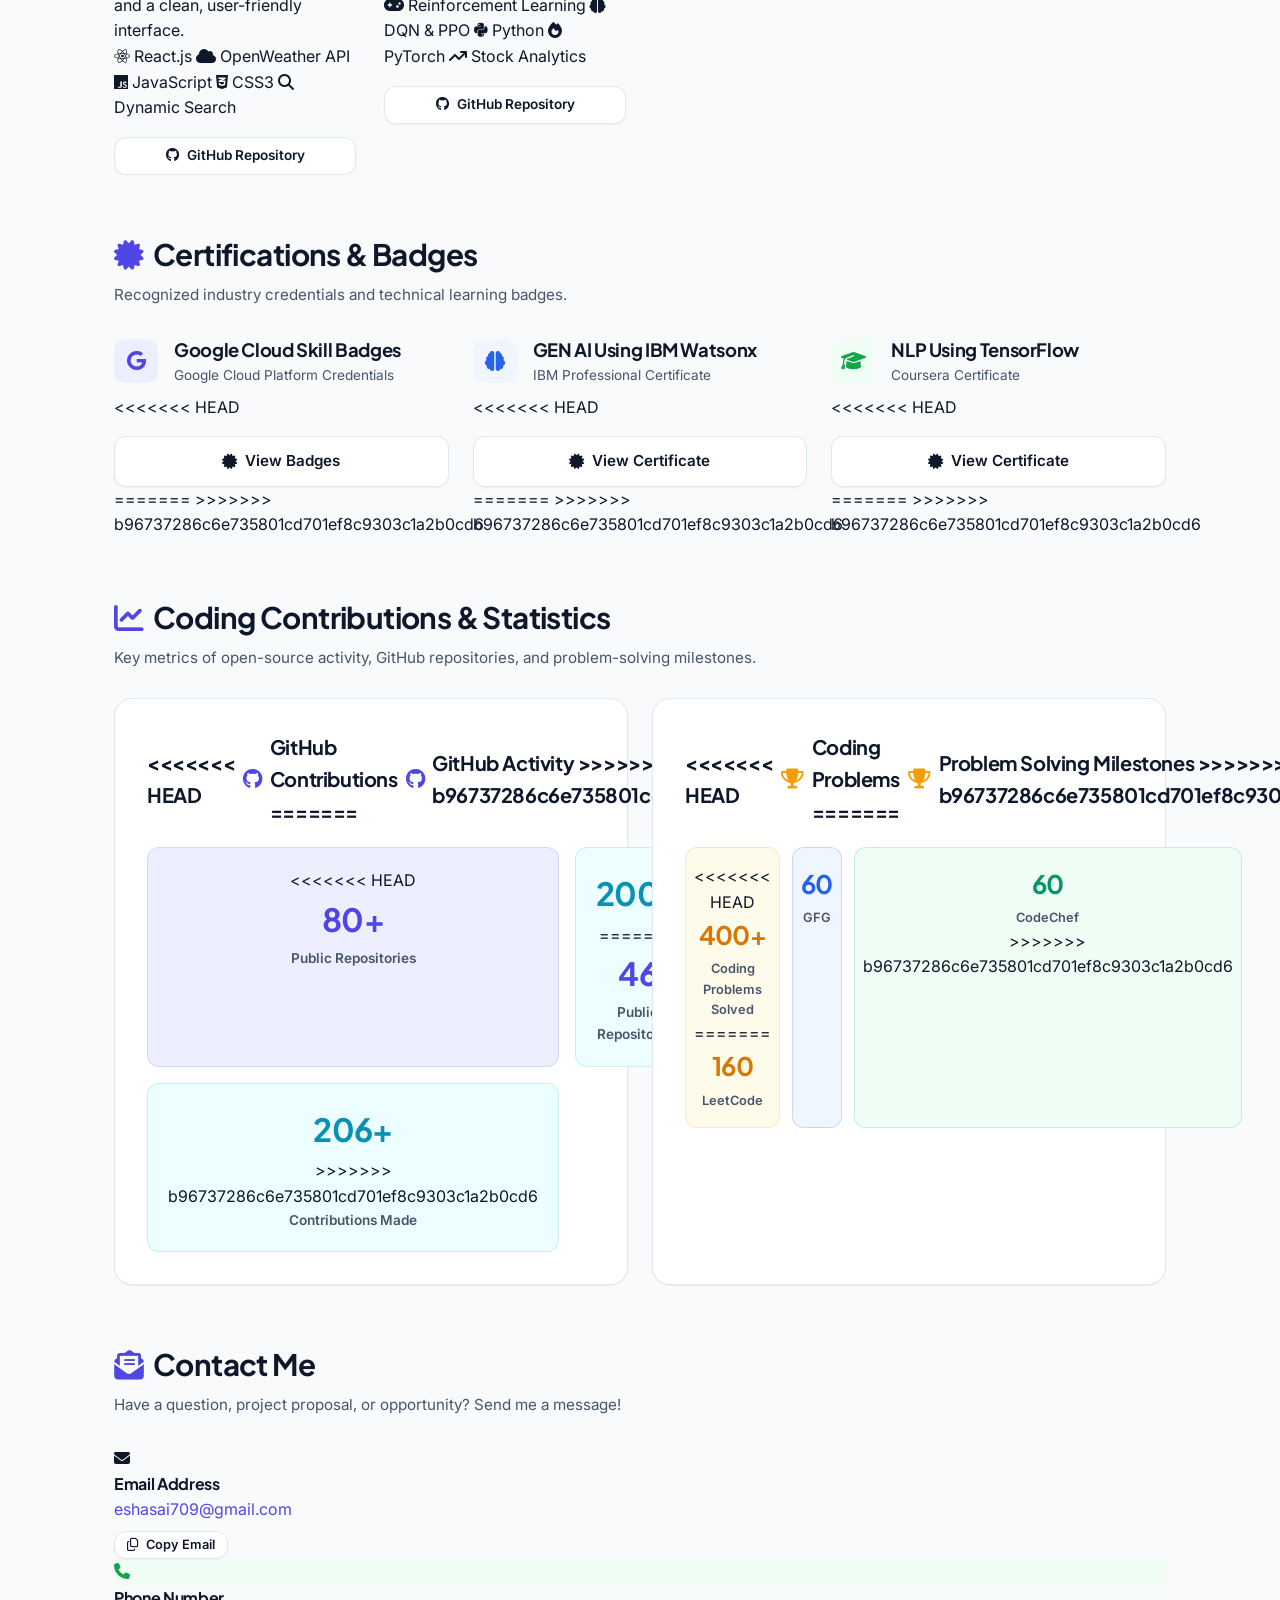
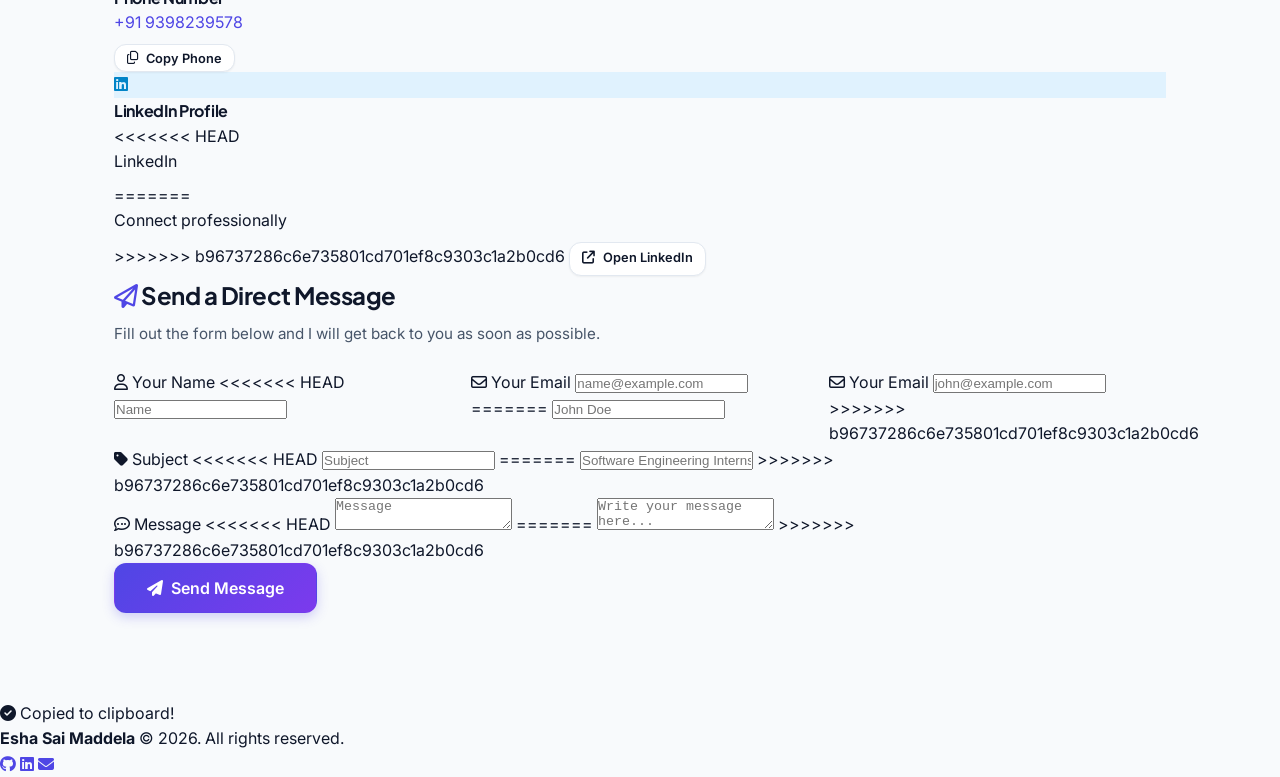
==== commit 08fb1b95: "Merge remote and local portfolio updates" ====
--- a/portfolio/index.html
+++ b/portfolio/index.html
@@ -3,7 +3,11 @@
 <head>
     <meta charset="UTF-8">
     <meta name="viewport" content="width=device-width, initial-scale=1.0">
+<<<<<<< HEAD
     <title>Esha Sai Maddela Portfolio</title>
+=======
+    <title>Esha Sai Maddela | AI & Software Engineering Portfolio</title>
+>>>>>>> b96737286c6e735801cd701ef8c9303c1a2b0cd6
     <!-- Google Fonts -->
     <link rel="preconnect" href="https://fonts.googleapis.com">
     <link rel="preconnect" href="https://fonts.gstatic.com" crossorigin>
@@ -23,7 +27,10 @@
         <ul class="nav-links">
             <li><a href="#home" class="nav-item active"><i class="fa-solid fa-house"></i> Home</a></li>
             <li><a href="#about" class="nav-item"><i class="fa-solid fa-user"></i> About</a></li>
+<<<<<<< HEAD
             <li><a href="#skills" class="nav-item"><i class="fa-solid fa-gears"></i> Skills</a></li>
+=======
+>>>>>>> b96737286c6e735801cd701ef8c9303c1a2b0cd6
             <li><a href="#experience" class="nav-item"><i class="fa-solid fa-briefcase"></i> Experience</a></li>
             <li><a href="#projects" class="nav-item"><i class="fa-solid fa-laptop-code"></i> Projects</a></li>
             <li><a href="#certifications" class="nav-item"><i class="fa-solid fa-certificate"></i> Certifications</a></li>
@@ -38,11 +45,23 @@
 
     <!-- ================= 1. HOME / HERO SECTION ================= -->
     <section id="home" class="hero-section">
+<<<<<<< HEAD
+=======
+        <div class="badge">
+            <span class="badge-dot"></span> Available for AI & Software Engineering Roles
+        </div>
+>>>>>>> b96737286c6e735801cd701ef8c9303c1a2b0cd6
         <h1 class="hero-title">
             Hello, I'm <br><span class="gradient-text">Esha Sai Maddela</span>
         </h1>
         <p class="hero-subtitle">
+<<<<<<< HEAD
            I am a B.Tech Computer Science and Engineering Specialisation in Artificial Intelligence & Machine Learning student at VIT-AP University. My technical interests include AI, ML, Full Stack Development and Data Science.
+=======
+            B.Tech. CSE undergraduate specializing in <strong>AI and Machine Learning</strong> with expertise in 
+            <strong>Python, NLP, LLMs, Reinforcement Learning, Data Science, MERN Stack, Next.js, and Cloud Computing</strong>. 
+            Passionate about contributing to innovative technical projects.
+>>>>>>> b96737286c6e735801cd701ef8c9303c1a2b0cd6
         </p>
 
         <div style="display: flex; gap: 1.25rem; flex-wrap: wrap; margin-bottom: 1.75rem; color: var(--text-muted); font-size: 0.95rem; font-weight: 500;">
@@ -59,6 +78,7 @@
                 <i class="fa-solid fa-briefcase"></i> Work Experience
             </a>
             <a href="#contact" class="btn btn-outline">
+<<<<<<< HEAD
                 <i class="fa-solid fa-envelope"></i> Contact
             </a>
             <a href="https://drive.google.com/file/d/1W7UY2O7rfAPWwiAJYPCgnHBDwS4t9wOF/view?usp=drive_link" target="_blank" rel="noopener noreferrer" class="btn btn-outline">
@@ -66,6 +86,9 @@
             </a>
             <a href="https://drive.google.com/uc?export=download&amp;id=1W7UY2O7rfAPWwiAJYPCgnHBDwS4t9wOF" target="_blank" rel="noopener noreferrer" class="btn btn-outline">
                 <i class="fa-solid fa-download"></i> Download Resume
+=======
+                <i class="fa-solid fa-envelope"></i> Get In Touch
+>>>>>>> b96737286c6e735801cd701ef8c9303c1a2b0cd6
             </a>
         </div>
 
@@ -86,7 +109,11 @@
                     <i class="fa-brands fa-github"></i>
                 </div>
                 <div class="stat-info">
+<<<<<<< HEAD
                     <h3>80+</h3>
+=======
+                    <h3>46</h3>
+>>>>>>> b96737286c6e735801cd701ef8c9303c1a2b0cd6
                     <p>GitHub Repositories</p>
                 </div>
             </div>
@@ -96,7 +123,11 @@
                     <i class="fa-solid fa-code-commit"></i>
                 </div>
                 <div class="stat-info">
+<<<<<<< HEAD
                     <h3>200+</h3>
+=======
+                    <h3>206+</h3>
+>>>>>>> b96737286c6e735801cd701ef8c9303c1a2b0cd6
                     <p>GitHub Contributions</p>
                 </div>
             </div>
@@ -106,8 +137,13 @@
                     <i class="fa-solid fa-brain"></i>
                 </div>
                 <div class="stat-info">
+<<<<<<< HEAD
                     <h3>400+</h3>
                     <p>Coding Problems Solved</p>
+=======
+                    <h3>160+</h3>
+                    <p>LeetCode Problems</p>
+>>>>>>> b96737286c6e735801cd701ef8c9303c1a2b0cd6
                 </div>
             </div>
         </div>
@@ -123,6 +159,7 @@
                 <p class="section-desc">Profile summary, education history, and technical skill sets.</p>
             </div>
             <p style="font-size: 1.05rem; color: var(--text-muted); line-height: 1.8; margin-bottom: 1.25rem;">
+<<<<<<< HEAD
                 I am a B.Tech Computer Science and Engineering Specialisation in Artificial Intelligence & Machine Learning student at VIT-AP University. 
                 My technical interests include AI, ML, Full Stack Development and Data Science.
             </p>
@@ -131,6 +168,16 @@
                 <span> English</span>
                 <span> Hindi</span>
                 <span> Telugu</span>
+=======
+                I am a B.Tech Computer Science student specializing in Artificial Intelligence & Machine Learning at VIT-AP University. 
+                My technical interests span <strong>Machine Learning, Deep Learning, Natural Language Processing, Large Language Models (LLMs), Reinforcement Learning, Data Analysis, and Full-Stack Development (MERN & Next.js)</strong>.
+            </p>
+            <div style="display: flex; gap: 0.75rem; align-items: center; flex-wrap: wrap; margin-top: 1rem;">
+                <span style="font-size: 0.9rem; font-weight: 600; color: var(--text-main);"><i class="fa-solid fa-language"></i> Spoken Languages:</span>
+                <span class="tag"><i class="fa-solid fa-check"></i> English</span>
+                <span class="tag"><i class="fa-solid fa-check"></i> Hindi</span>
+                <span class="tag"><i class="fa-solid fa-check"></i> Telugu</span>
+>>>>>>> b96737286c6e735801cd701ef8c9303c1a2b0cd6
             </div>
         </div>
 
@@ -138,7 +185,11 @@
         <div style="margin-bottom: 2.5rem;">
             <div class="section-header">
                 <h3 class="section-title" style="font-size: 1.45rem;"><i class="fa-solid fa-graduation-cap"></i> Academic Journey</h3>
+<<<<<<< HEAD
                 <p class="section-desc">Education</p>
+=======
+                <p class="section-desc">Educational qualifications and performance metrics.</p>
+>>>>>>> b96737286c6e735801cd701ef8c9303c1a2b0cd6
             </div>
 
             <div class="timeline">
@@ -180,7 +231,11 @@
                             <h4 class="timeline-title"><i class="fa-solid fa-school-flag"></i> Narayana Concept School</h4>
                             <span class="timeline-date">June 2020 – April 2021</span>
                         </div>
+<<<<<<< HEAD
                         <div class="timeline-subtitle">10th Class</div>
+=======
+                        <div class="timeline-subtitle">10th Class (Secondary School Certificate)</div>
+>>>>>>> b96737286c6e735801cd701ef8c9303c1a2b0cd6
                         <div class="grade-badge">
                             <i class="fa-solid fa-star"></i> Percentage: 98.3%
                         </div>
@@ -189,6 +244,7 @@
             </div>
         </div>
 
+<<<<<<< HEAD
 
 <!-- Comprehensive Skills Grid -->
 <section id="skills">
@@ -284,6 +340,79 @@
     </div>
 </section>
 </section>
+=======
+        <!-- Comprehensive Skills Grid -->
+        <div>
+            <div class="section-header">
+                <h3 class="section-title" style="font-size: 1.45rem;"><i class="fa-solid fa-gears"></i> Skills & Technologies</h3>
+                <p class="section-desc">Detailed categorization of AI/ML models, development tools, and frameworks.</p>
+            </div>
+
+            <div class="skills-grid">
+                <!-- AI / ML -->
+                <div class="skill-category">
+                    <h4 class="skill-category-title"><i class="fa-solid fa-brain"></i> AI, ML & Data Science</h4>
+                    <div class="skill-tags">
+                        <span class="tag"><i class="fa-solid fa-robot"></i> Machine Learning</span>
+                        <span class="tag"><i class="fa-solid fa-network-wired"></i> Deep Learning</span>
+                        <span class="tag"><i class="fa-solid fa-font"></i> NLP</span>
+                        <span class="tag"><i class="fa-solid fa-comments"></i> LLMs</span>
+                        <span class="tag"><i class="fa-solid fa-wand-magic-sparkles"></i> Generative AI</span>
+                        <span class="tag"><i class="fa-solid fa-gamepad"></i> Reinforcement Learning</span>
+                        <span class="tag"><i class="fa-solid fa-magnifying-glass"></i> Explainable AI (XAI)</span>
+                        <span class="tag"><i class="fa-solid fa-chart-pie"></i> Data Analysis</span>
+                    </div>
+                </div>
+
+                <!-- Languages & DBs -->
+                <div class="skill-category">
+                    <h4 class="skill-category-title"><i class="fa-solid fa-terminal"></i> Languages & Databases</h4>
+                    <div class="skill-tags">
+                        <span class="tag"><i class="fa-brands fa-python"></i> Python</span>
+                        <span class="tag"><i class="fa-solid fa-code"></i> C++</span>
+                        <span class="tag"><i class="fa-brands fa-java"></i> Java</span>
+                        <span class="tag"><i class="fa-solid fa-c"></i> C</span>
+                        <span class="tag"><i class="fa-brands fa-js"></i> JavaScript</span>
+                        <span class="tag"><i class="fa-brands fa-html5"></i> HTML / CSS</span>
+                        <span class="tag"><i class="fa-solid fa-database"></i> SQL</span>
+                        <span class="tag"><i class="fa-solid fa-leaf"></i> MongoDB</span>
+                    </div>
+                </div>
+
+                <!-- Frameworks & Web -->
+                <div class="skill-category">
+                    <h4 class="skill-category-title"><i class="fa-solid fa-layer-group"></i> Frameworks & Web Dev</h4>
+                    <div class="skill-tags">
+                        <span class="tag"><i class="fa-brands fa-react"></i> React.js</span>
+                        <span class="tag"><i class="fa-solid fa-n"></i> Next.js</span>
+                        <span class="tag"><i class="fa-brands fa-node"></i> Node.js</span>
+                        <span class="tag"><i class="fa-solid fa-server"></i> Express.js</span>
+                        <span class="tag"><i class="fa-solid fa-sliders"></i> Streamlit</span>
+                        <span class="tag"><i class="fa-solid fa-wind"></i> Tailwind CSS</span>
+                        <span class="tag"><i class="fa-brands fa-bootstrap"></i> Bootstrap</span>
+                        <span class="tag"><i class="fa-solid fa-cubes"></i> MERN Stack</span>
+                    </div>
+                </div>
+
+                <!-- Libraries, Cloud & Tools -->
+                <div class="skill-category">
+                    <h4 class="skill-category-title"><i class="fa-solid fa-cloud"></i> ML Tools & Cloud</h4>
+                    <div class="skill-tags">
+                        <span class="tag"><i class="fa-solid fa-fire"></i> PyTorch</span>
+                        <span class="tag"><i class="fa-solid fa-gears"></i> Scikit-learn</span>
+                        <span class="tag"><i class="fa-solid fa-table"></i> Pandas & NumPy</span>
+                        <span class="tag"><i class="fa-solid fa-chart-column"></i> Power BI</span>
+                        <span class="tag"><i class="fa-brands fa-aws"></i> AWS</span>
+                        <span class="tag"><i class="fa-brands fa-google"></i> Google Cloud</span>
+                        <span class="tag"><i class="fa-solid fa-cloud"></i> IBM Cloud</span>
+                        <span class="tag"><i class="fa-brands fa-git-alt"></i> Git & GitHub</span>
+                    </div>
+                </div>
+            </div>
+        </div>
+    </section>
+
+>>>>>>> b96737286c6e735801cd701ef8c9303c1a2b0cd6
 
     <!-- ================= 3. WORK EXPERIENCE SECTION ================= -->
     <section id="experience">
@@ -293,6 +422,7 @@
         </div>
 
         <div style="display: flex; flex-direction: column; gap: 1.5rem;">
+<<<<<<< HEAD
              <!-- Experience Item 4 -->
             <div class="card" style="margin-bottom: 0;">
                 <div style="display: flex; justify-content: space-between; align-items: flex-start; flex-wrap: wrap; gap: 0.5rem; margin-bottom: 0.75rem;">
@@ -317,6 +447,10 @@
                 </ul>
             </div>
             <!-- Experience Item 3 -->
+=======
+
+            <!-- Experience Item 1 -->
+>>>>>>> b96737286c6e735801cd701ef8c9303c1a2b0cd6
             <div class="card" style="margin-bottom: 0;">
                 <div style="display: flex; justify-content: space-between; align-items: flex-start; flex-wrap: wrap; gap: 0.5rem; margin-bottom: 0.75rem;">
                     <div>
@@ -329,10 +463,17 @@
                 </div>
                 <ul style="color: var(--text-muted); font-size: 0.95rem; line-height: 1.7; padding-left: 1.25rem;">
                     <li style="margin-bottom: 0.4rem;">
+<<<<<<< HEAD
                         Explored different open source projects in  Web Development, AI, ML, Git and GitHub.
                     </li>
                     <li>
                         Improved skills in Web Development, AI, ML, Git and GitHub.
+=======
+                        Improved skills in Web Development, AI, and Machine Learning open-source projects. Implemented new features, resolved bugs, and enhanced code quality utilizing Git, GitHub, and Agile workflows.
+                    </li>
+                    <li>
+                        Worked directly on scalable and production-level codebases. Gained practical experience in version control, code review processes, and open-source best practices.
+>>>>>>> b96737286c6e735801cd701ef8c9303c1a2b0cd6
                     </li>
                 </ul>
             </div>
@@ -342,6 +483,7 @@
                 <div style="display: flex; justify-content: space-between; align-items: flex-start; flex-wrap: wrap; gap: 0.5rem; margin-bottom: 0.75rem;">
                     <div>
                         <h3 style="font-size: 1.3rem; color: var(--text-main);">
+<<<<<<< HEAD
                             <i class="fa-solid fa-brain" style="color: var(--primary);"></i>
                             Adroit Technologies Innovative Solutions Pvt Ltd
                         </h3>
@@ -364,6 +506,8 @@
                 <div style="display: flex; justify-content: space-between; align-items: flex-start; flex-wrap: wrap; gap: 0.5rem; margin-bottom: 0.75rem;">
                     <div>
                         <h3 style="font-size: 1.3rem; color: var(--text-main);">
+=======
+>>>>>>> b96737286c6e735801cd701ef8c9303c1a2b0cd6
                             <i class="fa-solid fa-building" style="color: var(--secondary);"></i> Forage
                         </h3>
                         <p style="color: var(--secondary); font-weight: 600; font-size: 0.95rem;">Virtual Internships & Job Simulations</p>
@@ -391,6 +535,7 @@
             <p class="section-desc">Key projects across AI, Machine Learning, Deep Learning, NLP, Reinforcement Learning, and Full-Stack Web Development.</p>
         </div>
 
+<<<<<<< HEAD
         <div class="project-carousel-controls">
             <button type="button" class="btn btn-outline project-carousel-arrow" id="projects-previous" aria-label="Previous projects" aria-controls="projects-grid">
                 &lt;
@@ -401,6 +546,9 @@
         </div>
 
         <div class="projects-grid" id="projects-grid">
+=======
+        <div class="projects-grid">
+>>>>>>> b96737286c6e735801cd701ef8c9303c1a2b0cd6
 
             <!-- Weather Web App using React -->
             <div class="project-card">
@@ -618,9 +766,12 @@
                         <p style="font-size: 0.85rem; color: var(--text-muted);">Google Cloud Platform Credentials</p>
                     </div>
                 </div>
+<<<<<<< HEAD
                 <a href="https://www.skills.google/public_profiles/5a9b0a38-8739-47c5-a2e4-3195e9b4c2" target="_blank" rel="noopener noreferrer" class="btn btn-outline" style="width: 100%; margin-top: 1rem;">
                     <i class="fa-solid fa-certificate"></i> View Badges
                 </a>
+=======
+>>>>>>> b96737286c6e735801cd701ef8c9303c1a2b0cd6
             </div>
 
             <div class="skill-category">
@@ -633,9 +784,12 @@
                         <p style="font-size: 0.85rem; color: var(--text-muted);">IBM Professional Certificate</p>
                     </div>
                 </div>
+<<<<<<< HEAD
                 <a href="https://courses.vit.skillsnetwork.site/certificates/18209a9be31e4b7b8aea408722d14e72" target="_blank" rel="noopener noreferrer" class="btn btn-outline" style="width: 100%; margin-top: 1rem;">
                     <i class="fa-solid fa-certificate"></i> View Certificate
                 </a>
+=======
+>>>>>>> b96737286c6e735801cd701ef8c9303c1a2b0cd6
             </div>
 
             <div class="skill-category">
@@ -648,9 +802,12 @@
                         <p style="font-size: 0.85rem; color: var(--text-muted);">Coursera Certificate</p>
                     </div>
                 </div>
+<<<<<<< HEAD
                 <a href="https://www.coursera.org/account/accomplishments/verify/W12QE6694GQ3" target="_blank" rel="noopener noreferrer" class="btn btn-outline" style="width: 100%; margin-top: 1rem;">
                     <i class="fa-solid fa-certificate"></i> View Certificate
                 </a>
+=======
+>>>>>>> b96737286c6e735801cd701ef8c9303c1a2b0cd6
             </div>
         </div>
     </section>
@@ -668,7 +825,11 @@
             <div class="card" style="margin-bottom: 0;">
                 <div style="display: flex; align-items: center; justify-content: space-between; margin-bottom: 1.25rem;">
                     <h3 style="font-size: 1.25rem; display: flex; align-items: center; gap: 0.5rem;">
+<<<<<<< HEAD
                         <i class="fa-brands fa-github" style="color: var(--primary);"></i> GitHub Contributions
+=======
+                        <i class="fa-brands fa-github" style="color: var(--primary);"></i> GitHub Activity
+>>>>>>> b96737286c6e735801cd701ef8c9303c1a2b0cd6
                     </h3>
                     <a href="https://github.com/EshaSai-1234" target="_blank" class="btn btn-outline" style="padding: 0.35rem 0.75rem; font-size: 0.8rem;">
                         <i class="fa-solid fa-arrow-up-right-from-square"></i> GitHub Profile
@@ -677,11 +838,19 @@
 
                 <div style="display: grid; grid-template-columns: 1fr 1fr; gap: 1rem;">
                     <div style="background-color: var(--primary-light); padding: 1.25rem; border-radius: var(--radius-md); text-align: center; border: 1px solid rgba(79, 70, 229, 0.15);">
+<<<<<<< HEAD
                         <h4 style="font-size: 2rem; color: var(--primary); margin-bottom: 0.2rem;">80+</h4>
                         <p style="font-size: 0.85rem; color: var(--text-muted); font-weight: 600;">Public Repositories</p>
                     </div>
                     <div style="background-color: var(--secondary-light); padding: 1.25rem; border-radius: var(--radius-md); text-align: center; border: 1px solid rgba(8, 145, 178, 0.15);">
                         <h4 style="font-size: 2rem; color: var(--secondary); margin-bottom: 0.2rem;">200+</h4>
+=======
+                        <h4 style="font-size: 2rem; color: var(--primary); margin-bottom: 0.2rem;">46</h4>
+                        <p style="font-size: 0.85rem; color: var(--text-muted); font-weight: 600;">Public Repositories</p>
+                    </div>
+                    <div style="background-color: var(--secondary-light); padding: 1.25rem; border-radius: var(--radius-md); text-align: center; border: 1px solid rgba(8, 145, 178, 0.15);">
+                        <h4 style="font-size: 2rem; color: var(--secondary); margin-bottom: 0.2rem;">206+</h4>
+>>>>>>> b96737286c6e735801cd701ef8c9303c1a2b0cd6
                         <p style="font-size: 0.85rem; color: var(--text-muted); font-weight: 600;">Contributions Made</p>
                     </div>
                 </div>
@@ -691,14 +860,33 @@
             <div class="card" style="margin-bottom: 0;">
                 <div style="margin-bottom: 1.25rem;">
                     <h3 style="font-size: 1.25rem; display: flex; align-items: center; gap: 0.5rem;">
+<<<<<<< HEAD
                         <i class="fa-solid fa-trophy" style="color: #f59e0b;"></i> Coding Problems
+=======
+                        <i class="fa-solid fa-trophy" style="color: #f59e0b;"></i> Problem Solving Milestones
+>>>>>>> b96737286c6e735801cd701ef8c9303c1a2b0cd6
                     </h3>
                 </div>
 
                 <div style="display: grid; grid-template-columns: repeat(3, 1fr); gap: 0.75rem;">
                     <div style="background-color: #fffbeb; padding: 1rem 0.5rem; border-radius: var(--radius-md); text-align: center; border: 1px solid rgba(245, 158, 11, 0.2);">
+<<<<<<< HEAD
                         <h4 style="font-size: 1.6rem; color: #d97706; margin-bottom: 0.2rem;">400+</h4>
                         <p style="font-size: 0.8rem; color: var(--text-muted); font-weight: 600;">Coding Problems Solved</p>
+=======
+                        <h4 style="font-size: 1.6rem; color: #d97706; margin-bottom: 0.2rem;">160</h4>
+                        <p style="font-size: 0.8rem; color: var(--text-muted); font-weight: 600;">LeetCode</p>
+                    </div>
+
+                    <div style="background-color: #eff6ff; padding: 1rem 0.5rem; border-radius: var(--radius-md); text-align: center; border: 1px solid rgba(37, 99, 235, 0.2);">
+                        <h4 style="font-size: 1.6rem; color: #2563eb; margin-bottom: 0.2rem;">60</h4>
+                        <p style="font-size: 0.8rem; color: var(--text-muted); font-weight: 600;">GFG</p>
+                    </div>
+
+                    <div style="background-color: #f0fdf4; padding: 1rem 0.5rem; border-radius: var(--radius-md); text-align: center; border: 1px solid rgba(16, 185, 129, 0.2);">
+                        <h4 style="font-size: 1.6rem; color: #059669; margin-bottom: 0.2rem;">60</h4>
+                        <p style="font-size: 0.8rem; color: var(--text-muted); font-weight: 600;">CodeChef</p>
+>>>>>>> b96737286c6e735801cd701ef8c9303c1a2b0cd6
                     </div>
                 </div>
             </div>
@@ -750,7 +938,11 @@
                 </div>
                 <div class="contact-details">
                     <h4>LinkedIn Profile</h4>
+<<<<<<< HEAD
                     <p style="margin-bottom: 0.5rem;">LinkedIn</p>
+=======
+                    <p style="margin-bottom: 0.5rem;">Connect professionally</p>
+>>>>>>> b96737286c6e735801cd701ef8c9303c1a2b0cd6
                     <a href="https://www.linkedin.com/in/esha-sai-16558b2b5/" target="_blank" class="btn btn-outline" style="padding: 0.35rem 0.75rem; font-size: 0.8rem;">
                         <i class="fa-solid fa-arrow-up-right-from-square"></i> Open LinkedIn
                     </a>
@@ -767,22 +959,38 @@
                 <div style="display: grid; grid-template-columns: repeat(auto-fit, minmax(240px, 1fr)); gap: 1.25rem;">
                     <div class="form-group">
                         <label for="name"><i class="fa-regular fa-user"></i> Your Name</label>
+<<<<<<< HEAD
                         <input type="text" id="name" class="form-control" placeholder="Name" required>
                     </div>
                     <div class="form-group">
                         <label for="email"><i class="fa-regular fa-envelope"></i> Your Email</label>
                         <input type="email" id="email" class="form-control" placeholder="name@example.com" required>
+=======
+                        <input type="text" id="name" class="form-control" placeholder="John Doe" required>
+                    </div>
+                    <div class="form-group">
+                        <label for="email"><i class="fa-regular fa-envelope"></i> Your Email</label>
+                        <input type="email" id="email" class="form-control" placeholder="john@example.com" required>
+>>>>>>> b96737286c6e735801cd701ef8c9303c1a2b0cd6
                     </div>
                 </div>
 
                 <div class="form-group">
                     <label for="subject"><i class="fa-solid fa-tag"></i> Subject</label>
+<<<<<<< HEAD
                     <input type="text" id="subject" class="form-control" placeholder="Subject" required>
+=======
+                    <input type="text" id="subject" class="form-control" placeholder="Software Engineering Internship / Collaboration" required>
+>>>>>>> b96737286c6e735801cd701ef8c9303c1a2b0cd6
                 </div>
 
                 <div class="form-group">
                     <label for="message"><i class="fa-regular fa-comment-dots"></i> Message</label>
+<<<<<<< HEAD
                     <textarea id="message" class="form-control" placeholder="Message" required></textarea>
+=======
+                    <textarea id="message" class="form-control" placeholder="Write your message here..." required></textarea>
+>>>>>>> b96737286c6e735801cd701ef8c9303c1a2b0cd6
                 </div>
 
                 <button type="submit" class="btn btn-primary" style="padding: 0.85rem 2rem; font-size: 1rem;">
@@ -847,6 +1055,7 @@
         }, 3500);
     }
 
+<<<<<<< HEAD
     // Project carousel navigation
     const projectsGrid = document.getElementById("projects-grid");
     const previousProjectsButton = document.getElementById("projects-previous");
@@ -872,6 +1081,8 @@
     window.addEventListener("resize", updateProjectCarouselButtons);
     updateProjectCarouselButtons();
 
+=======
+>>>>>>> b96737286c6e735801cd701ef8c9303c1a2b0cd6
     // Navbar Scroll Highlighting
     const sections = document.querySelectorAll("section[id]");
     const navLinks = document.querySelectorAll(".nav-links a");
@@ -879,7 +1090,11 @@
     window.addEventListener("scroll", () => {
         let current = "";
         sections.forEach((section) => {
+<<<<<<< HEAD
             const sectionTop = section.getBoundingClientRect().top + window.scrollY - 120;
+=======
+            const sectionTop = section.offsetTop - 120;
+>>>>>>> b96737286c6e735801cd701ef8c9303c1a2b0cd6
             const sectionHeight = section.offsetHeight;
             if (window.scrollY >= sectionTop && window.scrollY < sectionTop + sectionHeight) {
                 current = section.getAttribute("id");
--- a/portfolio/style.css
+++ b/portfolio/style.css
@@ -376,6 +376,7 @@
   gap: 1.5rem;
 }
 
+<<<<<<< HEAD
 .skills-overview-grid {
   grid-template-columns: repeat(4, minmax(0, 1fr));
   gap: 1rem;
@@ -394,6 +395,8 @@
   font-size: 0.75rem;
 }
 
+=======
+>>>>>>> b96737286c6e735801cd701ef8c9303c1a2b0cd6
 .skill-category {
   background: var(--bg-card);
   border: 1px solid var(--border-color);
@@ -543,6 +546,7 @@
 }
 
 /* PROJECTS GRID */
+<<<<<<< HEAD
 .project-carousel-controls {
   display: flex;
   justify-content: flex-end;
@@ -586,6 +590,15 @@
 .project-card {
   min-width: 0;
   scroll-snap-align: start;
+=======
+.projects-grid {
+  display: grid;
+  grid-template-columns: repeat(auto-fill, minmax(320px, 1fr));
+  gap: 1.75rem;
+}
+
+.project-card {
+>>>>>>> b96737286c6e735801cd701ef8c9303c1a2b0cd6
   background: var(--bg-card);
   border: 1px solid var(--border-color);
   border-radius: var(--radius-md);
@@ -838,6 +851,7 @@
 }
 
 /* RESPONSIVE DESIGN */
+<<<<<<< HEAD
 @media (max-width: 900px) {
   .skills-overview-grid {
     grid-template-columns: repeat(2, minmax(0, 1fr));
@@ -856,6 +870,8 @@
   }
 }
 
+=======
+>>>>>>> b96737286c6e735801cd701ef8c9303c1a2b0cd6
 @media (max-width: 768px) {
   .hero-title {
     font-size: 2.1rem;
